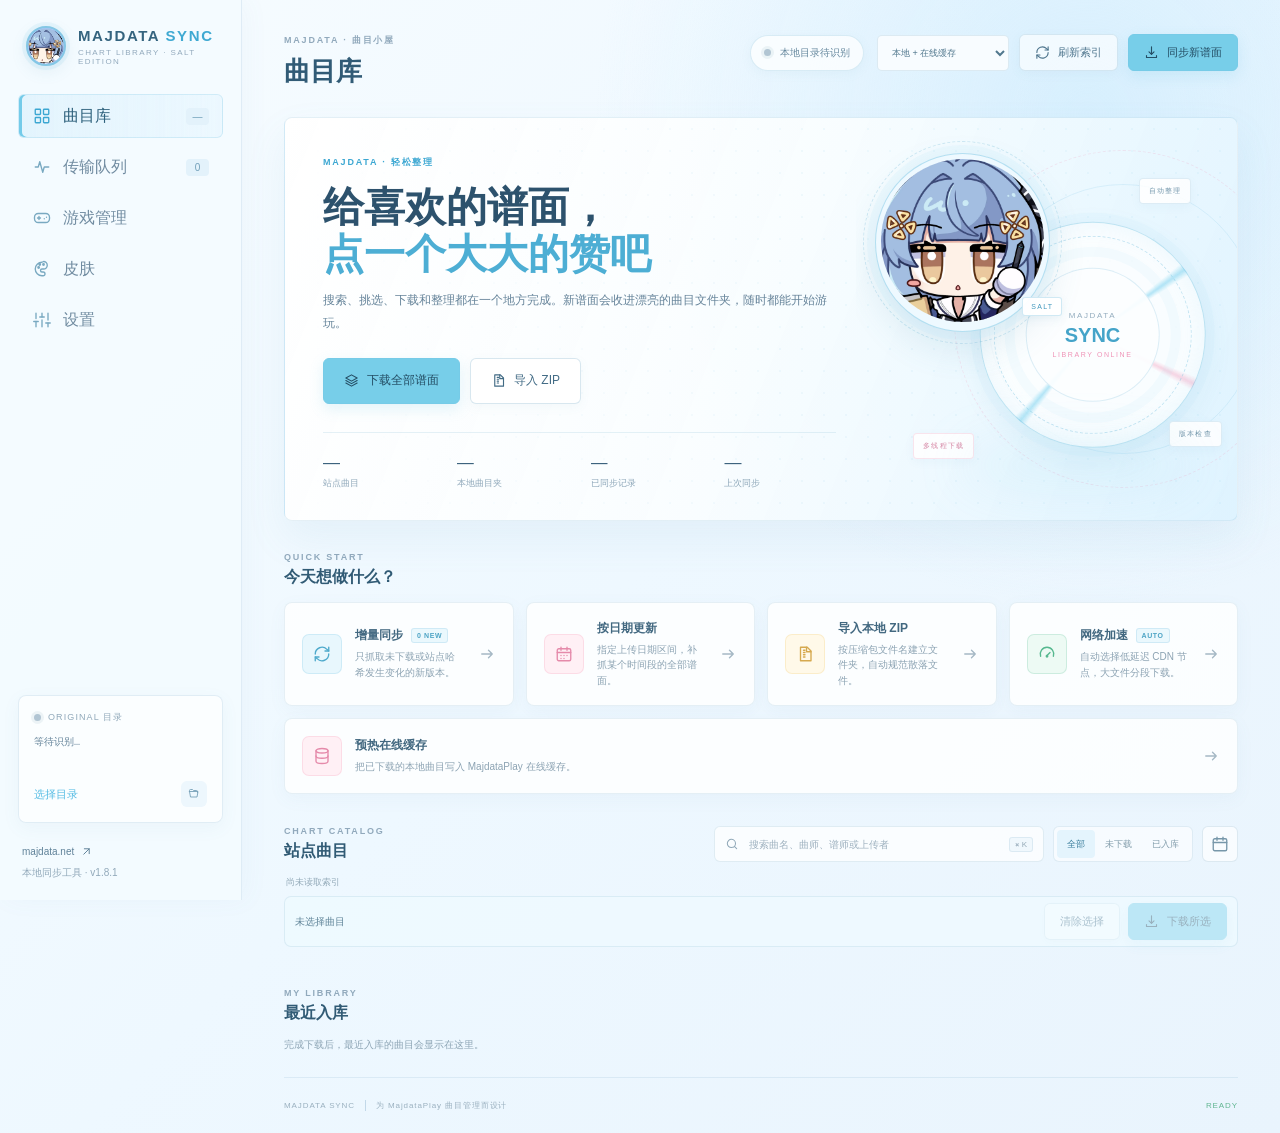
==== Web/index.html @ efa7d139 "fix: harden stable game resume for 1.8.1" ====
<!doctype html>
<html lang="zh-CN">
<head>
  <meta charset="UTF-8">
  <meta name="viewport" content="width=device-width, initial-scale=1.0">
  <title>Majdata Sync</title>
  <link rel="stylesheet" href="styles.css">
</head>
<body>
  <div class="app-shell">
    <aside class="sidebar">
      <div class="brand">
        <div class="brand-mark salt-avatar" aria-hidden="true"></div>
        <div>
          <div class="brand-name">MAJDATA <b>SYNC</b></div>
          <div class="brand-sub">CHART LIBRARY · SALT EDITION</div>
        </div>
      </div>

      <nav class="nav" aria-label="主导航">
        <button class="nav-item active" data-view="library">
          <span class="nav-icon" data-icon="grid"></span>
          <span>曲目库</span>
          <small id="navLibraryCount">—</small>
        </button>
        <button class="nav-item" data-view="tasks">
          <span class="nav-icon" data-icon="activity"></span>
          <span>传输队列</span>
          <small id="navTaskCount">0</small>
        </button>
        <button class="nav-item" data-view="game">
          <span class="nav-icon" data-icon="gamepad-2"></span>
          <span>游戏管理</span>
        </button>
        <button class="nav-item" data-view="skins">
          <span class="nav-icon" data-icon="palette"></span>
          <span>皮肤</span>
        </button>
        <button class="nav-item" data-view="settings">
          <span class="nav-icon" data-icon="sliders"></span>
          <span>设置</span>
        </button>
      </nav>

      <div class="path-panel">
        <div class="path-label"><span class="status-dot" id="pathDot"></span> ORIGINAL 目录</div>
        <div class="path-value" id="pathValue">等待识别…</div>
        <div class="path-actions">
          <button class="text-button" id="chooseFolder">选择目录</button>
          <button class="icon-button small" id="openFolder" title="在资源管理器中打开" aria-label="打开目录"><span data-icon="folder-open"></span></button>
        </div>
      </div>

      <div class="sidebar-foot">
        <a href="#" id="siteLink" class="site-link">majdata.net <span data-icon="arrow-up-right"></span></a>
        <span>本地同步工具 · v1.8.1</span>
      </div>
    </aside>

    <main class="main">
      <header class="topbar">
        <div>
          <div class="eyebrow" id="viewEyebrow">MAJDATA · 曲目小屋</div>
          <h1 id="viewTitle">曲目库</h1>
        </div>
        <div class="top-actions">
          <div class="connection-pill" id="connectionPill">
            <span class="status-dot"></span>
            <span id="connectionText">本地目录待识别</span>
          </div>
          <select id="storageTarget" class="select-control compact" title="下载内容存放位置">
            <option value="both">本地 + 在线缓存</option>
            <option value="cache">仅在线缓存</option>
            <option value="local">仅本地曲目库</option>
          </select>
          <button class="button ghost" id="refreshIndex">
            <span data-icon="refresh-cw"></span> 刷新索引
          </button>
          <button class="button primary" id="syncNew">
            <span data-icon="download"></span> 同步新谱面
          </button>
        </div>
      </header>

      <section class="view active" id="view-library">
        <div class="hero">
          <div class="hero-copy">
            <div class="eyebrow accent">MAJDATA · 轻松整理</div>
            <h2>给喜欢的谱面，<br><em>点一个大大的赞吧</em></h2>
            <p>搜索、挑选、下载和整理都在一个地方完成。新谱面会收进漂亮的曲目文件夹，随时都能开始游玩。</p>
            <div class="hero-actions">
              <button class="button primary large" id="downloadAll">
                <span data-icon="layers"></span> 下载全部谱面
              </button>
              <button class="button outline large" id="importZip">
                <span data-icon="file-archive"></span> 导入 ZIP
              </button>
            </div>
            <div class="hero-stats">
              <div><strong id="statCharts">—</strong><span>站点曲目</span></div>
              <div><strong id="statLocal">—</strong><span>本地曲目夹</span></div>
              <div><strong id="statTracked">—</strong><span>已同步记录</span></div>
              <div><strong id="statLast">—</strong><span>上次同步</span></div>
            </div>
          </div>
          <div class="hero-visual" aria-hidden="true">
            <div class="hero-salt">
              <img src="Assets/salt-hero.png" alt="">
            </div>
            <div class="orbit orbit-a"></div>
            <div class="orbit orbit-b"></div>
            <div class="hero-ring">
              <div class="ring-core">
                <span class="core-label">MAJDATA</span>
                <strong id="heroRingValue">SYNC</strong>
                <span class="core-meta">LIBRARY ONLINE</span>
              </div>
            </div>
            <div class="floating-tag tag-one">自动整理</div>
            <div class="floating-tag tag-two">多线程下载</div>
            <div class="floating-tag tag-three">版本检查</div>
          </div>
        </div>

        <div class="section-head">
          <div>
            <div class="eyebrow">QUICK START</div>
            <h3>今天想做什么？</h3>
          </div>
        </div>
        <div class="workflow-grid">
          <button class="workflow-card" id="cardSync">
            <div class="workflow-icon cyan"><span data-icon="refresh-cw"></span></div>
            <div>
              <div class="workflow-title">增量同步 <span class="badge" id="newCountBadge">0 NEW</span></div>
              <p>只抓取未下载或站点哈希发生变化的新版本。</p>
            </div>
            <span class="workflow-arrow" data-icon="arrow-right"></span>
          </button>
          <button class="workflow-card" id="cardDate">
            <div class="workflow-icon pink"><span data-icon="calendar-days"></span></div>
            <div>
              <div class="workflow-title">按日期更新</div>
              <p>指定上传日期区间，补抓某个时间段的全部谱面。</p>
            </div>
            <span class="workflow-arrow" data-icon="arrow-right"></span>
          </button>
          <button class="workflow-card" id="cardImport">
            <div class="workflow-icon yellow"><span data-icon="file-archive"></span></div>
            <div>
              <div class="workflow-title">导入本地 ZIP</div>
              <p>按压缩包文件名建立文件夹，自动规范散落文件。</p>
            </div>
            <span class="workflow-arrow" data-icon="arrow-right"></span>
          </button>
          <button class="workflow-card network-card" id="cardNetwork">
            <div class="workflow-icon mint"><span data-icon="gauge"></span></div>
            <div>
              <div class="workflow-title">网络加速 <span class="badge" id="networkModeBadge">AUTO</span></div>
              <p id="networkCardText">自动选择低延迟 CDN 节点，大文件分段下载。</p>
            </div>
            <span class="workflow-arrow" data-icon="arrow-right"></span>
          </button>
          <button class="workflow-card cache-wide" id="cardCacheAll">
            <div class="workflow-icon pink"><span data-icon="database"></span></div>
            <div>
              <div class="workflow-title">预热在线缓存</div>
              <p>把已下载的本地曲目写入 MajdataPlay 在线缓存。</p>
            </div>
            <span class="workflow-arrow" data-icon="arrow-right"></span>
          </button>
        </div>

        <div class="section-head catalog-head">
          <div>
            <div class="eyebrow">CHART CATALOG</div>
            <h3>站点曲目</h3>
          </div>
          <div class="catalog-tools">
            <label class="search-box">
              <span data-icon="search"></span>
              <input id="searchInput" type="search" placeholder="搜索曲名、曲师、谱师或上传者">
              <kbd>⌘ K</kbd>
            </label>
            <div class="segmented" id="statusFilter">
              <button class="active" data-filter="all">全部</button>
              <button data-filter="new">未下载</button>
              <button data-filter="downloaded">已入库</button>
            </div>
            <button class="icon-button" id="filterButton" title="日期筛选" aria-label="日期筛选"><span data-icon="calendar"></span></button>
          </div>
        </div>

        <div class="filter-drawer" id="filterDrawer">
          <div class="filter-field">
            <label for="dateFrom">上传日期从</label>
            <input type="date" id="dateFrom">
          </div>
          <div class="filter-field">
            <label for="dateTo">到</label>
            <input type="date" id="dateTo">
          </div>
          <div class="filter-field">
            <label for="concurrencyRange">并行任务 <b id="concurrencyValue">6</b></label>
            <input type="range" id="concurrencyRange" min="1" max="12" value="6">
          </div>
          <label class="switch-row compact">
            <span>下载 PV 视频</span>
            <input type="checkbox" id="includeVideo" checked>
            <span class="switch"></span>
          </label>
          <div class="filter-actions">
            <button class="button ghost" id="clearFilters">重置</button>
            <button class="button primary" id="applyDateSync"><span data-icon="download"></span> 下载筛选结果</button>
          </div>
        </div>

        <div class="catalog-meta">
          <span id="catalogSummary">尚未读取索引</span>
          <span id="indexTime"></span>
        </div>
        <div class="selection-bar" id="selectionBar">
          <span class="selection-count" id="selectionCount">未选择曲目</span>
          <button class="button ghost" id="clearSelection" disabled>清除选择</button>
          <button class="button primary" id="downloadSelected" disabled><span data-icon="download"></span> 下载所选</button>
        </div>
        <div class="chart-grid" id="chartGrid"></div>
        <div class="catalog-pager hidden" id="catalogPager">
          <button class="icon-button" id="pagePrev" title="上一页" aria-label="上一页"><span data-icon="chevron-left"></span></button>
          <div class="page-buttons" id="pageButtons"></div>
          <button class="icon-button" id="pageNext" title="下一页" aria-label="下一页"><span data-icon="chevron-right"></span></button>
          <span class="page-caption" id="pageCaption"></span>
        </div>
        <div class="empty-state hidden" id="catalogEmpty">
          <div class="empty-art empty-salt"><span data-icon="music-4"></span></div>
          <h4>还没有载入站点曲目</h4>
          <p>刷新索引后会在这里显示 majdata.net 的最新谱面。</p>
          <button class="button primary" id="emptyLoad"><span data-icon="refresh-cw"></span> 读取曲目索引</button>
        </div>

        <div class="recent-section">
          <div class="section-head">
            <div>
              <div class="eyebrow">MY LIBRARY</div>
              <h3>最近入库</h3>
            </div>
          </div>
          <div class="recent-row" id="recentRow">
            <div class="muted-note">完成下载后，最近入库的曲目会显示在这里。</div>
          </div>
        </div>
      </section>

      <section class="view" id="view-tasks">
        <div class="panel-head">
          <div>
            <div class="eyebrow">DOWNLOAD QUEUE</div>
            <h2>下载队列</h2>
            <p class="section-copy">并行下载与解压状态，失败任务可以保留缓存后重新同步。</p>
          </div>
          <button class="button danger ghost" id="cancelOperation"><span data-icon="square"></span> 停止任务</button>
        </div>
        <div class="queue-summary">
          <div class="queue-stat">
            <span>当前阶段</span>
            <strong id="queueStage">空闲</strong>
          </div>
          <div class="queue-stat">
            <span>完成任务</span>
            <strong id="queueCompleted">0 / 0</strong>
          </div>
          <div class="queue-stat">
            <span>下载速度</span>
            <strong id="queueSpeed">—</strong>
          </div>
          <div class="queue-stat">
            <span>结果</span>
            <strong id="queueResult">等待任务</strong>
          </div>
        </div>
        <div class="progress-track large"><div id="queueProgress"></div></div>
        <div class="task-list" id="taskList">
          <div class="empty-state compact" id="taskEmpty">
            <div class="empty-art"><span data-icon="activity"></span></div>
            <h4>队列为空</h4>
            <p>开始同步后会实时显示每首曲目的下载状态。</p>
          </div>
        </div>
      </section>

      <section class="view" id="view-game">
        <div class="panel-head">
          <div>
            <div class="eyebrow">GAME MANAGER</div>
            <h2>游戏管理</h2>
            <p class="section-copy">安装、更新和启动 MajdataPlay，也可以直接修改游戏内置设置。</p>
          </div>
          <button class="button ghost" id="chooseGameFolder"><span data-icon="folder-open"></span> 选择游戏目录</button>
        </div>
        <div class="game-layout">
          <div class="settings-card">
            <div class="settings-heading">
              <div class="workflow-icon cyan"><span data-icon="gamepad-2"></span></div>
              <div>
                <h3>MajdataPlay</h3>
                <p id="gamePathText">尚未选择游戏目录</p>
              </div>
            </div>
            <div class="setting-row">
              <div>
                <strong>游戏版本</strong>
                <span id="gameChannelHint">稳定版固定从 MajdataPlay_Build 获取，由 GitHub 加速线路下载。</span>
              </div>
              <select class="select-control" id="gameChannel" disabled>
                <option value="stable">稳定版</option>
                <option value="prerelease">测试版 nightly</option>
              </select>
            </div>
            <div class="setting-row">
              <div>
                <strong>完整游戏包</strong>
                <span id="installGameHint">下载后自动解压到所选游戏目录</span>
              </div>
              <button class="button primary" id="installGame"><span data-icon="download"></span> 下载安装</button>
            </div>
            <div class="setting-row">
              <div>
                <strong>版本检查</strong>
                <span id="gameUpdateText">检查游戏文件是否与最新构建一致</span>
              </div>
              <div class="inline-actions">
                <button class="button ghost" id="checkGameUpdate"><span data-icon="refresh-cw"></span> 检查</button>
                <button class="button ghost" id="updateGame" disabled><span data-icon="arrow-down-to-line"></span> 更新</button>
              </div>
            </div>
            <div class="setting-row">
              <div>
                <strong>游戏目录</strong>
                <span id="gameFolderPath">未设置</span>
              </div>
              <button class="button ghost" id="openGameFolder"><span data-icon="folder-open"></span> 打开目录</button>
            </div>
          </div>
          <div class="settings-card">
            <div class="settings-heading">
              <div class="workflow-icon pink"><span data-icon="play"></span></div>
              <div>
                <h3>启动游戏</h3>
                <p>选择渲染 API 或特殊模式后启动 MajdataPlay。</p>
              </div>
            </div>
            <div class="setting-row">
              <div>
                <strong>启动方式</strong>
                <span>普通用户保持默认即可</span>
              </div>
              <select class="select-control" id="launchOption">
                <option value="default">默认启动</option>
                <option value="d3d11">强制 D3D11</option>
                <option value="d3d12">强制 D3D12</option>
                <option value="opengl">强制 OpenGL</option>
                <option value="vulkan">强制 Vulkan</option>
                <option value="test">测试模式</option>
                <option value="edit">谱面编辑模式</option>
              </select>
            </div>
            <button class="button primary wide-button" id="launchGame"><span data-icon="play"></span> 启动 MajdataPlay</button>
          </div>
        </div>
        <div class="section-head">
          <div>
            <div class="eyebrow">GAME SETTINGS</div>
            <h3>内置设置</h3>
          </div>
          <button class="button ghost" id="saveGameSettings"><span data-icon="save"></span> 保存设置</button>
        </div>
        <div class="game-settings-grid" id="gameSettingsGrid"></div>
        <details class="advanced-settings" id="advancedSettings">
          <summary>
            <span><span data-icon="file-text"></span> 高级设置</span>
            <small>修改内置设置中未展示的 settings.json 字段</small>
          </summary>
          <div class="advanced-settings-body">
            <div class="advanced-settings-actions">
              <span id="advancedSettingsHint">读取后再修改，普通设置与高级设置分开保存。</span>
              <span class="advanced-settings-buttons">
                <button class="button ghost" id="loadAdvancedSettings"><span data-icon="refresh-cw"></span> 读取当前配置</button>
                <button class="button primary" id="saveAdvancedSettings" disabled><span data-icon="save"></span> 保存高级设置</button>
              </span>
            </div>
            <label class="advanced-search">
              <span data-icon="search"></span>
              <input type="search" id="advancedSettingsSearch" placeholder="搜索设置，例如 Volume、Debug、皮肤">
              <small id="advancedSearchCount">输入名称或分组快速定位</small>
            </label>
            <div class="advanced-settings-grid" id="advancedSettingsGrid"></div>
          </div>
        </details>
      </section>

      <section class="view" id="view-skins">
        <div class="panel-head">
          <div>
            <div class="eyebrow">SKIN LIBRARY</div>
            <h2>皮肤</h2>
            <p class="section-copy">下载社区皮肤到游戏 Skins 目录，并在这里直接切换当前皮肤。</p>
          </div>
          <button class="button ghost" id="refreshSkins"><span data-icon="refresh-cw"></span> 刷新列表</button>
        </div>
        <div class="section-head">
          <div>
            <div class="eyebrow">ONLINE SKINS</div>
            <h3>在线皮肤</h3>
          </div>
          <span class="skin-count" id="onlineSkinCount"></span>
        </div>
        <div class="skin-note" id="skinSourceNote">
          <span data-icon="info"></span>
          <span>在线列表来自 CNB，失败时自动切换 GitHub。</span>
        </div>
        <div class="skin-grid" id="skinGrid"></div>
        <div class="section-head">
          <div>
            <div class="eyebrow">INSTALLED</div>
            <h3>已安装皮肤</h3>
          </div>
        </div>
        <div class="installed-skin-grid" id="installedSkins"></div>
      </section>

      <section class="view" id="view-settings">
        <div class="panel-head">
          <div>
            <div class="eyebrow">PREFERENCES</div>
            <h2>偏好设置</h2>
            <p class="section-copy">这些设置会保存在本机，不会上传到 majdata.net。</p>
          </div>
        </div>
        <div class="settings-layout">
          <div class="settings-card">
            <div class="settings-heading">
              <div class="workflow-icon cyan"><span data-icon="folder-search-2"></span></div>
              <div>
                <h3>曲目目录</h3>
                <p>选择游戏目录时会自动定位 MaiCharts\Original，不依赖盘符。</p>
              </div>
            </div>
            <div class="setting-row">
              <div>
                <strong>当前 Original 路径</strong>
                <span id="settingsPath">未识别</span>
              </div>
              <button class="button ghost" id="settingsChoose">更改</button>
            </div>
            <div class="setting-row">
              <div>
                <strong>自动查找游戏</strong>
                <span>扫描本机常见目录与 MajdataPlay.exe 邻近路径</span>
              </div>
              <button class="button ghost" id="detectFolder"><span data-icon="wand-sparkles"></span> 自动识别</button>
            </div>
          </div>

          <div class="settings-card">
            <div class="settings-heading">
              <div class="workflow-icon pink"><span data-icon="gauge"></span></div>
              <div>
                <h3>下载性能</h3>
                <p>更高的并发能缩短大批量下载时间，但也会增加站点压力。</p>
              </div>
            </div>
            <div class="setting-row">
              <div>
                <strong>并行曲目数</strong>
                <span>建议 4 到 8，默认 6</span>
              </div>
              <div class="stepper">
                <button data-step="-1" aria-label="减少并发">−</button>
                <b id="settingsConcurrency">6</b>
                <button data-step="1" aria-label="增加并发">+</button>
              </div>
            </div>
            <div class="setting-row">
              <div>
                <strong>大文件分段下载</strong>
                <span>支持时并行拉取多个 Range 数据块</span>
              </div>
              <select class="select-control" id="downloadMode">
                <option value="auto">自动 · 推荐</option>
                <option value="single">单连接 · 兼容</option>
                <option value="2">双连接</option>
                <option value="4">四连接</option>
              </select>
            </div>
            <div class="setting-row">
              <div>
                <strong>下载存放目标</strong>
                <span>可同时保留本地曲目与 MajdataPlay 在线缓存</span>
              </div>
              <select class="select-control" id="settingsStorageTarget">
                <option value="both">本地 + 在线缓存</option>
                <option value="cache">仅在线缓存</option>
                <option value="local">仅本地曲目库</option>
              </select>
            </div>
            <div class="setting-row">
              <div>
                <strong>CDN 节点测速</strong>
                <span id="networkNodeStatus">自动选择延迟最低的可用节点</span>
              </div>
              <button class="button ghost" id="testNetwork"><span data-icon="gauge"></span> 自动测速</button>
            </div>
            <div class="network-route-list hidden" id="networkRouteList"></div>
            <label class="switch-row">
              <span>
                <strong>优先使用加速镜像</strong>
                <small>maj-3 / maj-2 / maj-1，失败时自动回退主站</small>
              </span>
              <input type="checkbox" id="useMirrors" checked>
              <span class="switch"></span>
            </label>
            <label class="switch-row">
              <span>
                <strong>下载 PV 视频</strong>
                <small>关闭后仅保留曲目、封面、谱面与 metadata</small>
              </span>
              <input type="checkbox" id="settingsVideo" checked>
              <span class="switch"></span>
            </label>
            <label class="switch-row">
              <span>
                <strong>启动后检查更新</strong>
                <small>程序打开时快速读取缓存索引，不自动开始下载</small>
              </span>
              <input type="checkbox" id="settingsAutoCheck" checked>
              <span class="switch"></span>
            </label>
          </div>

          <div class="settings-card wide">
            <div class="settings-heading">
              <div class="workflow-icon yellow"><span data-icon="info"></span></div>
              <div>
                <h3>目录规则</h3>
                <p>下载后的结构符合 MajdataPlay 曲目文件夹规则，站点 ID 写入 <code>id</code> 文件用于下次增量比对。</p>
              </div>
            </div>
            <div class="code-tree">
              <div><span>Original</span></div>
              <div class="tree-row"><span class="tree-line">├─</span><b>曲目标题</b><small>按 ZIP / 曲名生成文件夹</small></div>
              <div class="tree-row indent"><span class="tree-line">├─</span>maidata.txt</div>
              <div class="tree-row indent"><span class="tree-line">├─</span>track.mp3</div>
              <div class="tree-row indent"><span class="tree-line">├─</span>bg.jpg</div>
              <div class="tree-row indent"><span class="tree-line">├─</span>pv.mp4 <small>可选</small></div>
              <div class="tree-row indent"><span class="tree-line">└─</span>id</div>
            </div>
            <div class="setting-row">
              <div>
                <strong>同步记录文件</strong>
                <span>.majdata-sync-index.json</span>
              </div>
              <button class="button ghost" id="openFolderSettings"><span data-icon="folder-open"></span> 打开目录</button>
            </div>
            <div class="setting-row">
              <div>
                <strong>运行日志</strong>
                <span>记录启动、退出与异常，方便排查闪退</span>
              </div>
              <button class="button ghost" id="openLogs"><span data-icon="file-text"></span> 打开日志</button>
            </div>
          </div>
        </div>
      </section>

      <footer class="app-footer">
        <span>MAJDATA SYNC</span>
        <span class="footer-sep"></span>
        <span>为 MajdataPlay 曲目管理而设计</span>
        <span class="footer-right" id="footerStatus">READY</span>
      </footer>
    </main>
  </div>

  <div class="operation-bar" id="operationBar" aria-live="polite">
    <div class="op-spinner"></div>
    <div class="op-copy">
      <strong id="operationText">正在准备</strong>
      <div class="progress-track"><div id="operationProgress"></div></div>
    </div>
    <span class="op-count" id="operationCount"></span>
    <button class="icon-button" id="operationCancel" title="停止" aria-label="停止"><span data-icon="x"></span></button>
  </div>

  <div class="toast-stack" id="toastStack" aria-live="polite"></div>

  <div class="modal-backdrop hidden" id="dateModal">
    <div class="modal">
      <div class="modal-head">
        <div>
          <div class="eyebrow">DATE RANGE</div>
          <h3>按日期更新</h3>
        </div>
        <button class="icon-button" data-close-modal aria-label="关闭"><span data-icon="x"></span></button>
      </div>
      <p class="modal-copy">站点按上传时间记录谱面。选择日期后，程序会在当前索引中筛选并下载整个区间。</p>
      <div class="date-presets">
        <button data-preset="today">今天</button>
        <button data-preset="7">最近 7 天</button>
        <button data-preset="30">最近 30 天</button>
        <button data-preset="month">本月</button>
      </div>
      <div class="modal-form">
        <label>开始日期<input type="date" id="modalDateFrom"></label>
        <span class="date-dash">—</span>
        <label>结束日期<input type="date" id="modalDateTo"></label>
      </div>
      <label class="check-line"><input type="checkbox" id="modalOnlyNew" checked> 仅下载未入库或已更新的曲目</label>
      <div class="modal-foot">
        <button class="button ghost" data-close-modal>取消</button>
        <button class="button primary" id="startDateSync"><span data-icon="download"></span> 开始下载</button>
      </div>
    </div>
  </div>

  <div class="modal-backdrop hidden" id="importModal">
    <div class="modal import-modal">
      <div class="modal-head">
        <div>
          <div class="eyebrow">LOCAL IMPORT</div>
          <h3>导入 ZIP 谱面</h3>
        </div>
        <button class="icon-button" data-close-modal aria-label="关闭"><span data-icon="x"></span></button>
      </div>
      <div class="drop-zone" id="dropZone" tabindex="0">
        <div class="drop-icon"><span data-icon="file-archive"></span></div>
        <strong>点击选择一个 ZIP 文件</strong>
        <span id="zipSelectedPath">解压后会在 Original 下按文件名创建曲目文件夹</span>
        <input type="file" id="zipInput" accept=".zip,application/zip" hidden>
      </div>
      <div class="import-note">
        <span data-icon="shield-check"></span>
        <p>压缩包会先校验路径安全性，再解压到临时目录；检测到 <code>maidata.txt</code> 后才会移入曲目库。</p>
      </div>
      <div class="modal-foot">
        <button class="button ghost" data-close-modal>取消</button>
        <button class="button primary" id="startImport" disabled><span data-icon="unarchive"></span> 导入并解压</button>
      </div>
    </div>
  </div>

  <div class="modal-backdrop hidden" id="tourModal">
    <div class="modal tour-modal">
      <div class="tour-art">
        <div class="tour-salt-wrap">
          <img src="Assets/salt-avatar.webp" alt="">
          <span class="tour-salt-badge" data-icon="refresh-cw"></span>
        </div>
      </div>
            <div class="eyebrow accent">WELCOME TO MAJDATA</div>
            <h3>先找到你的曲目小屋。</h3>
      <p class="modal-copy">程序会自动寻找 MajdataPlay 的 <code>MaiCharts\Original</code>。换电脑后也只需要选择游戏根目录或 Original 文件夹，不绑定盘符。</p>
      <div class="tour-actions">
        <button class="button ghost" id="tourLater">稍后手动选择</button>
        <button class="button primary" id="tourChoose"><span data-icon="folder-search-2"></span> 自动识别目录</button>
      </div>
    </div>
  </div>

  <script src="settings-metadata.js"></script>
  <script src="app.js"></script>
</body>
</html>
---- Web/styles.css ----
:root {
  color-scheme: dark;
  --bg: #080d14;
  --sidebar: #0b111a;
  --panel: #101824;
  --panel-2: #141e2c;
  --panel-3: #192536;
  --line: rgba(148, 173, 202, 0.14);
  --line-strong: rgba(148, 173, 202, 0.25);
  --text: #f2f6fb;
  --muted: #8fa0b5;
  --dim: #5e7086;
  --cyan: #42d7ee;
  --cyan-soft: rgba(66, 215, 238, 0.13);
  --pink: #ff5c9d;
  --pink-soft: rgba(255, 92, 157, 0.12);
  --yellow: #ffd166;
  --green: #57dc9a;
  --red: #ff6b78;
  --radius: 8px;
  --shadow: 0 18px 50px rgba(0, 0, 0, 0.28);
  font-family: "Microsoft YaHei UI", "Segoe UI", sans-serif;
}

* {
  box-sizing: border-box;
}

html,
body {
  margin: 0;
  min-width: 100%;
  min-height: 100%;
  background: var(--bg);
  color: var(--text);
}

body {
  overflow-x: hidden;
}

button,
input {
  font: inherit;
}

button {
  color: inherit;
}

button:focus-visible,
input:focus-visible,
[tabindex]:focus-visible {
  outline: 2px solid var(--cyan);
  outline-offset: 2px;
}

svg {
  display: block;
  width: 18px;
  height: 18px;
  stroke: currentColor;
  stroke-width: 1.8;
  fill: none;
  stroke-linecap: round;
  stroke-linejoin: round;
}

.app-shell {
  display: grid;
  grid-template-columns: 242px minmax(0, 1fr);
  min-height: 100vh;
  background:
    radial-gradient(circle at 72% 0%, rgba(20, 110, 145, 0.12), transparent 32%),
    linear-gradient(180deg, #0a111b 0%, #080d14 100%);
}

.sidebar {
  position: sticky;
  top: 0;
  display: flex;
  flex-direction: column;
  height: 100vh;
  padding: 26px 18px 20px;
  background: rgba(9, 15, 24, 0.96);
  border-right: 1px solid var(--line);
  z-index: 4;
}

.brand {
  display: flex;
  align-items: center;
  gap: 12px;
  padding: 0 8px 28px;
}

.brand-mark {
  position: relative;
  flex: 0 0 auto;
  width: 40px;
  height: 40px;
  border: 2px solid rgba(114, 221, 247, 0.75);
  border-radius: 50%;
  background: #a9c7f7 url("Assets/salt-avatar.webp") center / cover no-repeat;
  box-shadow:
    0 0 0 4px rgba(66, 215, 238, 0.07),
    0 0 24px rgba(66, 215, 238, 0.24);
}

.brand-mark span {
  position: absolute;
  left: 50%;
  top: 50%;
  width: 18px;
  height: 3px;
  border-radius: 3px;
  background: var(--cyan);
  transform-origin: center;
}

.brand-mark.salt-avatar,
.brand-mark.salt-avatar span,
.brand-mark.salt-avatar i {
  background-image: none;
  border: 0;
}

.brand-mark.salt-avatar {
  border: 2px solid rgba(114, 221, 247, 0.75);
  background: #a9c7f7 url("Assets/salt-avatar.webp") center / cover no-repeat;
}

.brand-mark.salt-avatar span,
.brand-mark.salt-avatar i {
  display: none;
}

.brand-mark span:first-child {
  transform: translate(-50%, -50%) rotate(45deg);
}

.brand-mark span:nth-child(2) {
  transform: translate(-50%, -50%) rotate(-45deg);
}

.brand-mark i {
  position: absolute;
  inset: 10px;
  border: 1px solid rgba(255, 255, 255, 0.62);
  border-radius: 50%;
}

.brand-name {
  font-family: Bahnschrift, "Segoe UI", sans-serif;
  font-size: 15px;
  font-weight: 600;
  letter-spacing: 1.6px;
  white-space: nowrap;
}

.brand-name b {
  color: var(--cyan);
  font-weight: 600;
}

.brand-sub {
  margin-top: 4px;
  color: var(--dim);
  font-family: Bahnschrift, sans-serif;
  font-size: 8px;
  letter-spacing: 1.4px;
}

.nav {
  display: grid;
  gap: 7px;
}

.nav-item {
  display: grid;
  grid-template-columns: 20px 1fr auto;
  align-items: center;
  gap: 11px;
  width: 100%;
  min-height: 44px;
  padding: 0 13px;
  border: 1px solid transparent;
  border-radius: 6px;
  background: transparent;
  color: var(--muted);
  text-align: left;
  cursor: pointer;
  transition: color 160ms ease, border-color 160ms ease, background 160ms ease;
}

.nav-item:hover {
  color: var(--text);
  background: rgba(255, 255, 255, 0.03);
}

.nav-item.active {
  color: var(--text);
  border-color: rgba(66, 215, 238, 0.18);
  background: linear-gradient(90deg, rgba(66, 215, 238, 0.12), rgba(66, 215, 238, 0.035));
}

.nav-item.active .nav-icon {
  color: var(--cyan);
}

.nav-item small {
  min-width: 23px;
  padding: 3px 6px;
  border-radius: 4px;
  background: rgba(255, 255, 255, 0.055);
  color: var(--dim);
  font-size: 10px;
  text-align: center;
}

.nav-icon {
  display: grid;
  place-items: center;
  width: 20px;
  color: var(--muted);
}

.path-panel {
  margin-top: auto;
  padding: 15px;
  border: 1px solid var(--line);
  border-radius: var(--radius);
  background: rgba(255, 255, 255, 0.022);
}

.path-label {
  display: flex;
  align-items: center;
  gap: 7px;
  color: var(--dim);
  font-family: Bahnschrift, sans-serif;
  font-size: 9px;
  letter-spacing: 1.1px;
}

.status-dot {
  display: inline-block;
  width: 7px;
  height: 7px;
  border-radius: 50%;
  background: var(--dim);
  box-shadow: 0 0 0 3px rgba(94, 112, 134, 0.12);
}

.status-dot.ok {
  background: var(--green);
  box-shadow: 0 0 0 3px rgba(87, 220, 154, 0.12), 0 0 10px rgba(87, 220, 154, 0.4);
}

.path-value {
  min-height: 36px;
  margin: 11px 0 10px;
  color: #c6d2df;
  font-family: "Cascadia Mono", Consolas, monospace;
  font-size: 10px;
  line-height: 1.55;
  word-break: break-all;
}

.path-actions {
  display: flex;
  align-items: center;
  justify-content: space-between;
}

.text-button {
  padding: 0;
  border: 0;
  background: none;
  color: var(--cyan);
  font-size: 11px;
  cursor: pointer;
}

.sidebar-foot {
  display: flex;
  flex-direction: column;
  gap: 8px;
  padding: 22px 4px 0;
  color: var(--dim);
  font-size: 10px;
}

.site-link {
  display: flex;
  align-items: center;
  gap: 6px;
  width: max-content;
  color: #9eb0c4;
  text-decoration: none;
}

.site-link svg {
  width: 13px;
  height: 13px;
}

.main {
  min-width: 0;
  padding: 34px 42px 0;
}

.topbar {
  display: flex;
  align-items: flex-start;
  justify-content: space-between;
  gap: 24px;
  margin-bottom: 28px;
}

.eyebrow {
  color: var(--dim);
  font-family: Bahnschrift, sans-serif;
  font-size: 9px;
  font-weight: 600;
  letter-spacing: 1.8px;
}

.eyebrow.accent {
  color: var(--cyan);
}

.topbar h1 {
  margin: 7px 0 0;
  font-family: Bahnschrift, "Microsoft YaHei UI", sans-serif;
  font-size: 26px;
  font-weight: 500;
  letter-spacing: 0.2px;
}

.top-actions {
  display: flex;
  align-items: center;
  gap: 10px;
}

.connection-pill {
  display: flex;
  align-items: center;
  gap: 9px;
  height: 36px;
  margin-right: 3px;
  padding: 0 13px;
  border: 1px solid var(--line);
  border-radius: 999px;
  color: var(--muted);
  font-size: 10px;
  white-space: nowrap;
}

.button {
  display: inline-flex;
  align-items: center;
  justify-content: center;
  gap: 8px;
  min-height: 37px;
  padding: 0 15px;
  border: 1px solid var(--line-strong);
  border-radius: 6px;
  background: var(--panel-2);
  color: #dce6f1;
  font-size: 11px;
  font-weight: 500;
  white-space: nowrap;
  cursor: pointer;
  transition: transform 140ms ease, background 140ms ease, border-color 140ms ease;
}

.button:hover:not(:disabled) {
  transform: translateY(-1px);
  border-color: rgba(66, 215, 238, 0.4);
  background: #1a293b;
}

.button:disabled {
  opacity: 0.42;
  cursor: not-allowed;
}

.button.primary {
  border-color: rgba(66, 215, 238, 0.42);
  background: var(--cyan);
  color: #071015;
  box-shadow: 0 7px 20px rgba(66, 215, 238, 0.12);
}

.button.primary:hover:not(:disabled) {
  background: #66e2f4;
}

.button.ghost {
  background: rgba(255, 255, 255, 0.025);
}

.button.outline {
  border-color: rgba(255, 255, 255, 0.21);
  background: rgba(255, 255, 255, 0.03);
  color: var(--text);
}

.button.danger {
  color: var(--red);
  border-color: rgba(255, 107, 120, 0.23);
  background: rgba(255, 107, 120, 0.05);
}

.button.large {
  min-height: 46px;
  padding: 0 20px;
  font-size: 12px;
}

.button svg {
  width: 15px;
  height: 15px;
}

.icon-button {
  display: inline-grid;
  place-items: center;
  width: 36px;
  height: 36px;
  padding: 0;
  border: 1px solid var(--line);
  border-radius: 6px;
  background: rgba(255, 255, 255, 0.025);
  color: var(--muted);
  cursor: pointer;
}

.icon-button:hover {
  color: var(--text);
  border-color: var(--line-strong);
}

.icon-button.small {
  width: 26px;
  height: 26px;
  border: 0;
  background: rgba(255, 255, 255, 0.05);
}

.icon-button.small svg {
  width: 12px;
  height: 12px;
}

.view {
  display: none;
  animation: view-in 220ms ease both;
}

.view.active {
  display: block;
}

@keyframes view-in {
  from { opacity: 0; transform: translateY(5px); }
  to { opacity: 1; transform: none; }
}

.hero {
  position: relative;
  display: grid;
  grid-template-columns: minmax(0, 1.2fr) minmax(360px, 0.8fr);
  min-height: 352px;
  overflow: hidden;
  border: 1px solid var(--line);
  border-radius: var(--radius);
  background:
    linear-gradient(100deg, rgba(16, 27, 41, 0.98) 0%, rgba(13, 24, 36, 0.95) 58%, rgba(11, 22, 34, 0.98) 100%);
}

.hero::before {
  position: absolute;
  inset: 0;
  content: "";
  pointer-events: none;
  background-image:
    linear-gradient(rgba(66, 215, 238, 0.035) 1px, transparent 1px),
    linear-gradient(90deg, rgba(66, 215, 238, 0.035) 1px, transparent 1px);
  background-size: 48px 48px;
  mask-image: linear-gradient(90deg, transparent 0%, black 50%, black 100%);
}

.hero-copy {
  position: relative;
  z-index: 1;
  padding: 38px 20px 30px 38px;
}

.hero h2 {
  margin: 15px 0 12px;
  font-size: clamp(30px, 3.2vw, 46px);
  font-weight: 600;
  line-height: 1.14;
  letter-spacing: 0;
}

.hero h2 em {
  color: var(--cyan);
  font-style: normal;
}

.hero-copy > p {
  max-width: 620px;
  margin: 0;
  color: var(--muted);
  font-size: 12px;
  line-height: 1.85;
}

.hero-actions {
  display: flex;
  gap: 10px;
  margin-top: 24px;
}

.hero-stats {
  display: grid;
  grid-template-columns: repeat(4, minmax(0, 1fr));
  gap: 22px;
  max-width: 620px;
  margin-top: 28px;
  padding-top: 20px;
  border-top: 1px solid var(--line);
}

.hero-stats div {
  display: flex;
  flex-direction: column;
  gap: 4px;
  min-width: 0;
}

.hero-stats strong {
  overflow: hidden;
  color: #e8f1f8;
  font-family: Bahnschrift, sans-serif;
  font-size: 17px;
  font-weight: 500;
  text-overflow: ellipsis;
  white-space: nowrap;
}

.hero-stats span {
  color: var(--dim);
  font-size: 9px;
}

.hero-visual {
  position: relative;
  min-height: 350px;
  overflow: hidden;
}

.hero-visual::after {
  position: absolute;
  right: 12%;
  bottom: 8%;
  width: 230px;
  height: 45px;
  border-radius: 50%;
  content: "";
  background: rgba(66, 215, 238, 0.11);
  filter: blur(25px);
}

.hero-ring {
  position: absolute;
  top: 50%;
  left: 49%;
  width: 226px;
  height: 226px;
  padding: 8px;
  border: 1px solid rgba(66, 215, 238, 0.5);
  border-radius: 50%;
  background:
    conic-gradient(from 15deg, transparent 0 10%, rgba(66, 215, 238, 0.65) 11%, transparent 12% 27%, rgba(255, 92, 157, 0.65) 28%, transparent 29% 56%, rgba(66, 215, 238, 0.65) 57%, transparent 58%),
    rgba(8, 17, 27, 0.74);
  box-shadow:
    0 0 0 9px rgba(66, 215, 238, 0.025),
    0 0 60px rgba(66, 215, 238, 0.13),
    inset 0 0 35px rgba(66, 215, 238, 0.08);
  transform: translate(-28%, -43%);
  animation: slow-spin 38s linear infinite;
}

.hero-ring::before,
.hero-ring::after {
  position: absolute;
  border-radius: 50%;
  content: "";
  pointer-events: none;
}

.hero-ring::before {
  inset: 13px;
  border: 1px dashed rgba(66, 215, 238, 0.52);
}

.hero-ring::after {
  inset: 24px;
  border: 10px solid rgba(66, 215, 238, 0.035);
}

.ring-core {
  display: flex;
  position: absolute;
  inset: 45px;
  align-items: center;
  flex-direction: column;
  justify-content: center;
  border: 1px solid rgba(255, 255, 255, 0.11);
  border-radius: 50%;
  background: rgba(7, 15, 24, 0.94);
  animation: slow-spin-reverse 38s linear infinite;
}

.core-label,
.core-meta {
  color: var(--dim);
  font-family: Bahnschrift, sans-serif;
  font-size: 8px;
  letter-spacing: 1.6px;
}

.ring-core strong {
  margin: 4px 0;
  color: var(--cyan);
  font-family: Bahnschrift, sans-serif;
  font-size: 25px;
  font-weight: 600;
  letter-spacing: 1px;
}

.core-meta {
  color: var(--pink);
  font-size: 7px;
}

@keyframes slow-spin {
  to { transform: translate(-28%, -43%) rotate(360deg); }
}

@keyframes slow-spin-reverse {
  to { transform: rotate(-360deg); }
}

.orbit {
  position: absolute;
  top: 50%;
  left: 70%;
  border: 1px solid rgba(66, 215, 238, 0.1);
  border-radius: 50%;
  transform: translate(-50%, -50%);
}

.orbit-a {
  width: 270px;
  height: 270px;
}

.orbit-b {
  width: 338px;
  height: 338px;
  border-style: dashed;
  border-color: rgba(255, 92, 157, 0.12);
}

.floating-tag {
  position: absolute;
  padding: 7px 9px;
  border: 1px solid var(--line-strong);
  border-radius: 4px;
  background: rgba(9, 16, 25, 0.85);
  color: var(--muted);
  font-family: Bahnschrift, sans-serif;
  font-size: 7px;
  letter-spacing: 1.2px;
}

.tag-one { top: 15%; right: 12%; }
.tag-two { bottom: 15%; left: 15%; border-color: rgba(255, 92, 157, 0.26); color: #d795af; }
.tag-three { right: 4%; bottom: 18%; }

.hero-salt {
  position: absolute;
  z-index: 1;
  top: 35px;
  left: 5%;
  width: min(46%, 213px);
  aspect-ratio: 1;
  padding: 5px;
  border: 1px solid rgba(131, 219, 248, 0.5);
  border-radius: 50%;
  background: #101b2a;
  box-shadow:
    0 0 0 8px rgba(66, 215, 238, 0.025),
    0 20px 55px rgba(0, 0, 0, 0.4),
    0 0 45px rgba(66, 215, 238, 0.15);
}

.hero-salt::before {
  position: absolute;
  z-index: -1;
  inset: -13px;
  border: 1px dashed rgba(66, 215, 238, 0.22);
  border-radius: 50%;
  content: "";
}

.hero-salt::after {
  position: absolute;
  right: -13px;
  bottom: 15px;
  padding: 5px 8px;
  border: 1px solid rgba(66, 215, 238, 0.3);
  border-radius: 3px;
  content: "SALT";
  background: rgba(8, 17, 27, 0.93);
  color: var(--cyan);
  font-family: Bahnschrift, sans-serif;
  font-size: 7px;
  letter-spacing: 1.3px;
}

@media (max-width: 1180px) {
  .hero-salt { width: 158px; }
}

.hero-salt img {
  width: 100%;
  height: 100%;
  border-radius: 50%;
  object-fit: cover;
}

.empty-art.empty-salt {
  position: relative;
  overflow: hidden;
  border-color: rgba(255, 255, 255, 0.22);
  background: #a9c7f7 url("Assets/salt-avatar.webp") center / cover no-repeat;
  color: #08131e;
}

.empty-art.empty-salt::after {
  position: absolute;
  inset: 0;
  content: "";
  background: rgba(5, 13, 22, 0.3);
}

.empty-art.empty-salt span {
  position: relative;
  z-index: 1;
  color: #fff;
  filter: drop-shadow(0 1px 3px rgba(0, 0, 0, 0.5));
}

.section-head {
  display: flex;
  align-items: flex-end;
  justify-content: space-between;
  gap: 20px;
  margin: 31px 0 14px;
}

.section-head h3 {
  margin: 5px 0 0;
  font-size: 16px;
  font-weight: 600;
}

.workflow-grid {
  display: grid;
  grid-template-columns: repeat(4, minmax(0, 1fr));
  gap: 12px;
}

.workflow-card {
  display: grid;
  grid-template-columns: 40px 1fr 18px;
  align-items: center;
  gap: 13px;
  min-height: 99px;
  padding: 17px;
  border: 1px solid var(--line);
  border-radius: var(--radius);
  background: linear-gradient(135deg, rgba(20, 31, 47, 0.72), rgba(13, 21, 32, 0.7));
  color: var(--text);
  text-align: left;
  cursor: pointer;
  transition: border-color 160ms ease, transform 160ms ease, background 160ms ease;
}

.workflow-card:hover {
  transform: translateY(-2px);
  border-color: rgba(66, 215, 238, 0.28);
  background: linear-gradient(135deg, rgba(23, 37, 54, 0.88), rgba(13, 21, 32, 0.8));
}

.workflow-icon {
  display: grid;
  place-items: center;
  width: 40px;
  height: 40px;
  border: 1px solid;
  border-radius: 7px;
}

.workflow-icon.cyan { color: var(--cyan); border-color: rgba(66, 215, 238, 0.24); background: var(--cyan-soft); }
.workflow-icon.pink { color: var(--pink); border-color: rgba(255, 92, 157, 0.24); background: var(--pink-soft); }
.workflow-icon.yellow { color: var(--yellow); border-color: rgba(255, 209, 102, 0.23); background: rgba(255, 209, 102, 0.09); }

.workflow-icon.mint {
  color: #56b88f;
  border-color: rgba(99, 193, 153, 0.24);
  background: #edfaf4;
}

.workflow-card.cache-wide {
  grid-column: 1 / -1;
  min-height: 74px;
}

.workflow-title {
  display: flex;
  align-items: center;
  gap: 8px;
  font-size: 12px;
  font-weight: 600;
}

.workflow-card p {
  margin: 5px 0 0;
  color: var(--dim);
  font-size: 10px;
  line-height: 1.55;
}

.badge {
  padding: 3px 5px;
  border: 1px solid rgba(66, 215, 238, 0.16);
  border-radius: 3px;
  background: rgba(66, 215, 238, 0.07);
  color: var(--cyan);
  font-family: Bahnschrift, sans-serif;
  font-size: 7px;
  letter-spacing: 0.6px;
}

.workflow-arrow {
  color: var(--dim);
}

.catalog-head {
  align-items: center;
  margin-top: 32px;
}

.catalog-tools {
  display: flex;
  align-items: center;
  gap: 9px;
}

.search-box {
  display: flex;
  align-items: center;
  gap: 8px;
  width: min(330px, 28vw);
  height: 36px;
  padding: 0 10px;
  border: 1px solid var(--line);
  border-radius: 6px;
  background: rgba(255, 255, 255, 0.025);
  color: var(--dim);
}

.search-box svg {
  flex: 0 0 auto;
  width: 14px;
  height: 14px;
}

.search-box input {
  min-width: 0;
  flex: 1;
  border: 0;
  outline: 0;
  background: transparent;
  color: var(--text);
  font-size: 10px;
}

.search-box input::placeholder {
  color: var(--dim);
}

kbd {
  padding: 2px 5px;
  border: 1px solid var(--line);
  border-radius: 3px;
  color: var(--dim);
  font-family: Bahnschrift, sans-serif;
  font-size: 8px;
}

.segmented {
  display: flex;
  align-items: center;
  height: 36px;
  padding: 3px;
  border: 1px solid var(--line);
  border-radius: 6px;
  background: rgba(255, 255, 255, 0.022);
}

.segmented button {
  height: 28px;
  padding: 0 10px;
  border: 0;
  border-radius: 4px;
  background: transparent;
  color: var(--dim);
  font-size: 9px;
  cursor: pointer;
}

.segmented button.active {
  background: var(--panel-3);
  color: #d8e4ef;
}

.filter-drawer {
  display: none;
  align-items: end;
  gap: 15px;
  margin: -2px 0 16px;
  padding: 16px;
  border: 1px solid var(--line);
  border-radius: var(--radius);
  background: rgba(17, 27, 41, 0.85);
}

.filter-drawer.open {
  display: flex;
  animation: drawer-in 180ms ease both;
}

@keyframes drawer-in {
  from { opacity: 0; transform: translateY(-4px); }
  to { opacity: 1; transform: none; }
}

.filter-field {
  display: flex;
  min-width: 130px;
  flex-direction: column;
  gap: 7px;
}

.filter-field label {
  color: var(--dim);
  font-size: 9px;
}

.filter-field label b {
  margin-left: 4px;
  color: var(--cyan);
  font-family: Bahnschrift, sans-serif;
}

.filter-field input[type="date"] {
  height: 34px;
  padding: 0 9px;
  border: 1px solid var(--line);
  border-radius: 5px;
  outline: none;
  background: var(--panel);
  color: #dbe6f0;
  font-size: 10px;
}

input[type="date"]::-webkit-calendar-picker-indicator {
  filter: invert(0.85);
  opacity: 0.7;
}

input[type="range"] {
  accent-color: var(--cyan);
  width: 130px;
}

.switch-row {
  display: flex;
  align-items: center;
  justify-content: space-between;
  gap: 15px;
  min-height: 60px;
  border-top: 1px solid var(--line);
  cursor: pointer;
}

.switch-row.compact {
  min-height: 34px;
  border: 0;
  font-size: 10px;
}

.switch-row > span:first-child {
  display: flex;
  flex-direction: column;
  gap: 5px;
  color: #c7d3df;
  font-size: 11px;
}

.switch-row small {
  color: var(--dim);
  font-size: 9px;
}

.switch-row input {
  position: absolute;
  opacity: 0;
  pointer-events: none;
}

.switch {
  position: relative;
  flex: 0 0 auto;
  width: 35px;
  height: 20px;
  border: 1px solid var(--line-strong);
  border-radius: 20px;
  background: #1a2635;
  transition: background 160ms ease;
}

.switch::after {
  position: absolute;
  top: 3px;
  left: 3px;
  width: 12px;
  height: 12px;
  border-radius: 50%;
  content: "";
  background: #8394a8;
  transition: transform 160ms ease, background 160ms ease;
}

.switch-row input:checked + .switch {
  border-color: rgba(66, 215, 238, 0.38);
  background: rgba(66, 215, 238, 0.19);
}

.switch-row input:checked + .switch::after {
  background: var(--cyan);
  transform: translateX(15px);
}

.filter-actions {
  display: flex;
  gap: 8px;
  margin-left: auto;
}

.catalog-meta {
  display: flex;
  justify-content: space-between;
  min-height: 20px;
  padding: 0 2px;
  color: var(--dim);
  font-size: 9px;
}

.selection-bar {
  display: flex;
  align-items: center;
  justify-content: flex-end;
  gap: 8px;
  min-height: 42px;
  margin: 0 0 10px;
  padding: 6px 10px;
  border: 1px solid rgba(104, 161, 190, 0.16);
  border-radius: 7px;
  background: rgba(239, 250, 255, 0.78);
}

.selection-count {
  margin-right: auto;
  color: #5f8499;
  font-size: 10px;
}

.catalog-pager {
  display: flex;
  align-items: center;
  justify-content: center;
  gap: 8px;
  margin: 19px 0 8px;
}

.catalog-pager .icon-button:disabled {
  opacity: 0.32;
  cursor: default;
}

.page-buttons {
  display: flex;
  align-items: center;
  gap: 4px;
}

.page-buttons button {
  display: grid;
  place-items: center;
  width: 29px;
  height: 29px;
  border: 1px solid var(--line);
  border-radius: 4px;
  background: rgba(255, 255, 255, 0.02);
  color: var(--muted);
  font-family: Bahnschrift, sans-serif;
  font-size: 10px;
  cursor: pointer;
}

.page-buttons button:hover {
  border-color: rgba(66, 215, 238, 0.35);
  color: var(--cyan);
}

.page-buttons button.active {
  border-color: rgba(66, 215, 238, 0.45);
  background: rgba(66, 215, 238, 0.12);
  color: var(--cyan);
}

.page-buttons .ellipsis {
  padding: 0 3px;
  color: var(--dim);
  font-size: 10px;
}

.page-caption {
  margin-left: 8px;
  color: var(--dim);
  font-size: 9px;
}

.chart-grid {
  display: grid;
  grid-template-columns: repeat(4, minmax(0, 1fr));
  gap: 12px;
}

.chart-card {
  position: relative;
  overflow: hidden;
  min-width: 0;
  border: 1px solid var(--line);
  border-radius: var(--radius);
  background: var(--panel);
  transition: transform 160ms ease, border-color 160ms ease;
}

.chart-card:hover {
  transform: translateY(-2px);
  border-color: rgba(66, 215, 238, 0.27);
}

.chart-cover {
  position: relative;
  aspect-ratio: 16 / 9;
  overflow: hidden;
  background:
    linear-gradient(135deg, rgba(66, 215, 238, 0.08), rgba(255, 92, 157, 0.06)),
    var(--panel-2);
}

.chart-cover img {
  width: 100%;
  height: 100%;
  object-fit: cover;
  opacity: 0.88;
  transition: transform 400ms ease, opacity 200ms ease;
}

.chart-card:hover .chart-cover img {
  opacity: 1;
  transform: scale(1.04);
}

.chart-cover::after {
  position: absolute;
  inset: 0;
  content: "";
  background: linear-gradient(180deg, transparent 40%, rgba(6, 11, 18, 0.88) 100%);
  pointer-events: none;
}

.chart-select {
  position: absolute;
  top: 9px;
  left: 9px;
  z-index: 4;
  display: grid;
  width: 24px;
  height: 24px;
  place-items: center;
  border: 1px solid rgba(255, 255, 255, 0.82);
  border-radius: 50%;
  background: rgba(255, 255, 255, 0.92);
  box-shadow: 0 3px 10px rgba(48, 102, 130, 0.16);
  cursor: pointer;
}

.chart-select input {
  position: absolute;
  width: 1px;
  height: 1px;
  opacity: 0;
  pointer-events: none;
}

.chart-select span {
  width: 12px;
  height: 12px;
  border: 1.5px solid #96b7c8;
  border-radius: 50%;
  transition: background 140ms ease, border-color 140ms ease;
}

.chart-select input:checked + span {
  border-color: #5bb9da;
  background: #5bb9da;
  box-shadow: inset 0 0 0 3px #fff;
}

.chart-card.selected {
  border-color: rgba(83, 181, 217, 0.62);
  box-shadow: 0 0 0 2px rgba(83, 181, 217, 0.1);
}

.cover-label {
  position: absolute;
  top: 9px;
  left: 41px;
  z-index: 2;
  padding: 4px 6px;
  border: 1px solid rgba(255, 255, 255, 0.15);
  border-radius: 3px;
  background: rgba(5, 10, 16, 0.72);
  color: #dce8f1;
  font-family: Bahnschrift, sans-serif;
  font-size: 7px;
  letter-spacing: 0.5px;
  backdrop-filter: blur(8px);
}

.cover-state {
  position: absolute;
  top: 9px;
  right: 9px;
  z-index: 2;
  display: grid;
  place-items: center;
  width: 20px;
  height: 20px;
  border-radius: 50%;
  background: rgba(6, 14, 22, 0.74);
  color: var(--green);
  backdrop-filter: blur(8px);
}

.cover-state svg {
  width: 11px;
  height: 11px;
}

.cover-state.new {
  color: var(--cyan);
}

.chart-body {
  padding: 11px 12px 12px;
}

.chart-title {
  overflow: hidden;
  margin: 0;
  color: #edf4f9;
  font-size: 12px;
  font-weight: 600;
  line-height: 1.4;
  text-overflow: ellipsis;
  white-space: nowrap;
}

.chart-artist {
  overflow: hidden;
  margin-top: 3px;
  color: var(--muted);
  font-size: 9px;
  text-overflow: ellipsis;
  white-space: nowrap;
}

.chart-info-line {
  display: flex;
  align-items: center;
  justify-content: space-between;
  gap: 8px;
  margin-top: 10px;
  padding-top: 9px;
  border-top: 1px solid var(--line);
}

.level-text {
  overflow: hidden;
  color: var(--cyan);
  font-family: Bahnschrift, sans-serif;
  font-size: 8px;
  text-overflow: ellipsis;
  white-space: nowrap;
}

.date-text {
  flex: 0 0 auto;
  color: var(--dim);
  font-family: Bahnschrift, sans-serif;
  font-size: 7px;
}

.chart-download {
  display: grid;
  place-items: center;
  position: absolute;
  right: 10px;
  bottom: 47px;
  z-index: 3;
  width: 28px;
  height: 28px;
  border: 1px solid rgba(66, 215, 238, 0.3);
  border-radius: 50%;
  background: rgba(7, 15, 23, 0.84);
  color: var(--cyan);
  opacity: 0;
  cursor: pointer;
  transform: translateY(4px);
  transition: opacity 160ms ease, transform 160ms ease, background 160ms ease;
  backdrop-filter: blur(7px);
}

.chart-card:hover .chart-download {
  opacity: 1;
  transform: none;
}

.chart-download:hover {
  background: var(--cyan);
  color: #071015;
}

.chart-download svg {
  width: 13px;
  height: 13px;
}

.chart-card.downloaded {
  border-color: rgba(87, 220, 154, 0.14);
}

.chart-card.stale .cover-state {
  color: var(--yellow);
}

.empty-state {
  display: flex;
  align-items: center;
  flex-direction: column;
  justify-content: center;
  min-height: 230px;
  padding: 25px;
  border: 1px dashed var(--line-strong);
  border-radius: var(--radius);
  text-align: center;
}

.empty-state.compact {
  min-height: 210px;
}

.empty-art {
  display: grid;
  place-items: center;
  width: 50px;
  height: 50px;
  margin-bottom: 12px;
  border: 1px solid rgba(66, 215, 238, 0.19);
  border-radius: 50%;
  background: var(--cyan-soft);
  color: var(--cyan);
}

.empty-art svg {
  width: 21px;
  height: 21px;
}

.empty-state h4 {
  margin: 0;
  font-size: 14px;
}

.empty-state p {
  margin: 7px 0 16px;
  color: var(--dim);
  font-size: 10px;
}

.hidden {
  display: none !important;
}

.recent-section {
  margin: 28px 0 10px;
}

.recent-row {
  display: grid;
  grid-template-columns: repeat(4, minmax(0, 1fr));
  gap: 10px;
}

.recent-item {
  display: flex;
  align-items: center;
  min-width: 0;
  gap: 9px;
  padding: 9px;
  border: 1px solid var(--line);
  border-radius: 6px;
  background: rgba(255, 255, 255, 0.018);
}

.recent-cache {
  flex: 0 0 auto;
  width: 28px;
  height: 28px;
  margin-left: auto;
  border-color: rgba(104, 162, 191, 0.16);
  background: #f5fbff;
  color: #6b9bb4;
}

.recent-cache svg {
  width: 13px;
  height: 13px;
}

.recent-thumb {
  display: grid;
  place-items: center;
  flex: 0 0 auto;
  width: 38px;
  height: 38px;
  overflow: hidden;
  border-radius: 4px;
  background: var(--panel-2);
  color: var(--cyan);
}

.recent-thumb img {
  width: 100%;
  height: 100%;
  object-fit: cover;
}

.recent-copy {
  min-width: 0;
}

.recent-copy strong,
.recent-copy span {
  display: block;
  overflow: hidden;
  text-overflow: ellipsis;
  white-space: nowrap;
}

.recent-copy strong {
  font-size: 10px;
  font-weight: 500;
}

.recent-copy span {
  margin-top: 3px;
  color: var(--dim);
  font-size: 8px;
}

.muted-note {
  grid-column: 1 / -1;
  color: var(--dim);
  font-size: 10px;
}

.app-footer {
  display: flex;
  align-items: center;
  gap: 10px;
  height: 56px;
  margin-top: 25px;
  border-top: 1px solid var(--line);
  color: var(--dim);
  font-family: Bahnschrift, sans-serif;
  font-size: 8px;
  letter-spacing: 0.9px;
}

.footer-sep {
  width: 1px;
  height: 11px;
  background: var(--line-strong);
}

.footer-right {
  margin-left: auto;
  color: var(--green);
}

.panel-head {
  display: flex;
  align-items: flex-start;
  justify-content: space-between;
  gap: 20px;
  margin-bottom: 26px;
}

.panel-head h2 {
  margin: 7px 0 0;
  font-family: Bahnschrift, "Microsoft YaHei UI", sans-serif;
  font-size: 26px;
  font-weight: 500;
}

.section-copy {
  max-width: 580px;
  margin: 8px 0 0;
  color: var(--muted);
  font-size: 11px;
  line-height: 1.75;
}

.queue-summary {
  display: grid;
  grid-template-columns: repeat(4, minmax(0, 1fr));
  margin-bottom: 15px;
  border: 1px solid var(--line);
  border-radius: var(--radius);
  background: var(--panel);
}

.queue-stat {
  display: flex;
  min-width: 0;
  flex-direction: column;
  gap: 8px;
  padding: 17px 18px;
  border-right: 1px solid var(--line);
}

.queue-stat:last-child {
  border-right: 0;
}

.queue-stat span {
  color: var(--dim);
  font-size: 9px;
}

.queue-stat strong {
  overflow: hidden;
  font-family: Bahnschrift, "Microsoft YaHei UI", sans-serif;
  font-size: 15px;
  font-weight: 500;
  text-overflow: ellipsis;
  white-space: nowrap;
}

.progress-track {
  overflow: hidden;
  height: 3px;
  border-radius: 3px;
  background: rgba(255, 255, 255, 0.06);
}

.progress-track.large {
  height: 5px;
  margin-bottom: 15px;
}

.progress-track > div {
  width: 0;
  height: 100%;
  border-radius: inherit;
  background: var(--cyan);
  transition: width 180ms ease;
}

.task-list {
  display: grid;
  gap: 7px;
}

.task-row {
  display: grid;
  grid-template-columns: 36px minmax(0, 1fr) 155px 110px;
  align-items: center;
  gap: 12px;
  min-height: 65px;
  padding: 10px 13px;
  border: 1px solid var(--line);
  border-radius: 6px;
  background: rgba(255, 255, 255, 0.018);
}

.task-status {
  display: grid;
  place-items: center;
  width: 30px;
  height: 30px;
  border-radius: 50%;
  background: var(--cyan-soft);
  color: var(--cyan);
}

.task-status.done {
  background: rgba(87, 220, 154, 0.1);
  color: var(--green);
}

.task-status.error {
  background: rgba(255, 107, 120, 0.1);
  color: var(--red);
}

.task-status svg {
  width: 14px;
  height: 14px;
}

.task-status.downloading svg {
  animation: spin 1.7s linear infinite;
}

@keyframes spin {
  to { transform: rotate(360deg); }
}

@keyframes pulse-bar {
  0%, 100% { width: 22%; margin-left: 0; }
  50% { width: 42%; margin-left: 35%; }
}

.task-copy {
  min-width: 0;
}

.task-copy strong,
.task-copy span {
  display: block;
  overflow: hidden;
  text-overflow: ellipsis;
  white-space: nowrap;
}

.task-copy strong {
  font-size: 11px;
  font-weight: 500;
}

.task-copy span {
  margin-top: 4px;
  color: var(--dim);
  font-size: 9px;
}

.task-progress {
  display: flex;
  min-width: 0;
  flex-direction: column;
  gap: 7px;
}

.task-progress small {
  color: var(--dim);
  font-family: Bahnschrift, sans-serif;
  font-size: 8px;
  text-align: right;
}

.task-state-text {
  color: var(--muted);
  font-family: Bahnschrift, "Microsoft YaHei UI", sans-serif;
  font-size: 9px;
  text-align: right;
}

.settings-layout {
  display: grid;
  grid-template-columns: repeat(2, minmax(0, 1fr));
  gap: 14px;
}

.settings-card {
  padding: 20px;
  border: 1px solid var(--line);
  border-radius: var(--radius);
  background: var(--panel);
}

.settings-card.wide {
  grid-column: 1 / -1;
}

.settings-heading {
  display: flex;
  align-items: flex-start;
  gap: 13px;
  margin-bottom: 15px;
  padding-bottom: 17px;
  border-bottom: 1px solid var(--line);
}

.settings-heading h3 {
  margin: 1px 0 5px;
  font-size: 14px;
  font-weight: 600;
}

.settings-heading p {
  max-width: 610px;
  margin: 0;
  color: var(--dim);
  font-size: 9px;
  line-height: 1.65;
}

.setting-row {
  display: flex;
  align-items: center;
  justify-content: space-between;
  gap: 18px;
  min-height: 63px;
  border-top: 1px solid var(--line);
}

.settings-heading + .setting-row {
  border-top: 0;
}

.setting-row > div:first-child {
  display: flex;
  min-width: 0;
  flex-direction: column;
  gap: 5px;
}

.setting-row strong {
  font-size: 11px;
  font-weight: 500;
}

.setting-row span {
  overflow: hidden;
  color: var(--dim);
  font-size: 9px;
  text-overflow: ellipsis;
  white-space: nowrap;
}

.stepper {
  display: flex;
  align-items: center;
  height: 32px;
  border: 1px solid var(--line);
  border-radius: 5px;
  background: var(--panel-2);
}

.stepper button {
  width: 31px;
  height: 30px;
  border: 0;
  background: transparent;
  color: var(--muted);
  cursor: pointer;
}

.stepper b {
  display: grid;
  place-items: center;
  width: 32px;
  height: 20px;
  border-right: 1px solid var(--line);
  border-left: 1px solid var(--line);
  color: var(--cyan);
  font-family: Bahnschrift, sans-serif;
  font-size: 11px;
}

.select-control {
  min-width: 152px;
  height: 34px;
  padding: 0 30px 0 10px;
  border: 1px solid rgba(104, 161, 189, 0.2);
  border-radius: 5px;
  outline: none;
  background: #f8fcff;
  color: #52788e;
  font-size: 10px;
  cursor: pointer;
}

.select-control:focus {
  border-color: #76c6e2;
  box-shadow: 0 0 0 3px rgba(118, 198, 226, 0.12);
}

.select-control.compact {
  width: 132px;
  min-width: 132px;
  height: 36px;
  padding-right: 22px;
  font-size: 9px;
}

.game-layout {
  display: grid;
  grid-template-columns: repeat(2, minmax(0, 1fr));
  gap: 14px;
}

.inline-actions {
  display: flex;
  gap: 7px;
}

.wide-button {
  width: 100%;
  margin-top: 17px;
}

.game-settings-grid {
  display: grid;
  grid-template-columns: repeat(2, minmax(0, 1fr));
  gap: 12px;
}

.game-settings-group {
  padding: 15px;
  border: 1px solid rgba(104, 161, 190, 0.16);
  border-radius: var(--radius);
  background: rgba(255, 255, 255, 0.78);
}

.game-settings-group h4 {
  margin: 0 0 12px;
  color: #42667e;
  font-size: 12px;
}

.game-setting-field {
  display: grid;
  grid-template-columns: minmax(120px, 1fr) minmax(85px, 130px);
  align-items: center;
  gap: 10px;
  min-height: 37px;
  padding: 4px 0;
  border-top: 1px solid rgba(105, 162, 190, 0.1);
}

.game-setting-field span {
  overflow: hidden;
  color: #748fa1;
  font-size: 9px;
  text-overflow: ellipsis;
  white-space: nowrap;
}

.game-setting-field input,
.game-setting-field select {
  width: 100%;
  height: 29px;
  padding: 0 7px;
  border: 1px solid rgba(104, 161, 189, 0.2);
  border-radius: 4px;
  background: #f8fcff;
  color: #4b7188;
  font-size: 9px;
}

.game-setting-field input[type="checkbox"] {
  width: 17px;
  height: 17px;
  justify-self: end;
  accent-color: #62badd;
}

.online-source-field {
  grid-template-columns: minmax(100px, 1fr) minmax(145px, 185px);
}

.online-source-field select {
  border-color: rgba(80, 174, 205, 0.28);
  background: #effaff;
  color: #47758c;
}

.online-source-panel {
  display: grid;
  gap: 9px;
  margin: 2px 0 12px;
  padding-bottom: 12px;
  border-bottom: 1px solid rgba(105, 162, 190, 0.1);
}

.online-source-head {
  display: flex;
  align-items: center;
  justify-content: space-between;
  gap: 10px;
  color: #5c7d91;
  font-size: 9px;
}

.online-source-head .button {
  min-height: 25px;
  padding: 0 8px;
  font-size: 8px;
}

.online-source-grid {
  display: grid;
  grid-template-columns: repeat(2, minmax(0, 1fr));
  gap: 7px;
}

.online-source-card {
  display: flex;
  align-items: center;
  justify-content: space-between;
  min-width: 0;
  min-height: 37px;
  padding: 7px 9px;
  border: 1px solid rgba(104, 161, 189, 0.18);
  border-radius: 5px;
  background: #f8fcff;
  color: #55798e;
  text-align: left;
  cursor: pointer;
}

.online-source-card:hover {
  border-color: rgba(86, 179, 211, 0.45);
}

.online-source-card.selected {
  border-color: #65badb;
  background: #eaf9ff;
  box-shadow: 0 0 0 2px rgba(101, 186, 219, 0.1);
}

.online-source-card.ok {
  border-left: 3px solid #69c7ae;
}

.online-source-card.error {
  border-left: 3px solid #b8cbd7;
  background: #f7fafc;
}

.online-source-name {
  overflow: hidden;
  font-size: 8px;
  text-overflow: ellipsis;
  white-space: nowrap;
}

.online-source-latency {
  flex: 0 0 auto;
  color: #4faac8;
  font-family: Bahnschrift, sans-serif;
  font-size: 10px;
}

.online-source-card.error .online-source-latency {
  color: #8ca2b1;
  font-size: 8px;
}

.online-source-note,
.online-source-custom {
  color: #8da5b4;
  font-size: 8px;
}

.online-source-custom {
  overflow: hidden;
  text-overflow: ellipsis;
  white-space: nowrap;
}

@media (max-width: 760px) {
  .online-source-grid {
    grid-template-columns: 1fr;
  }
}

.advanced-settings {
  margin-top: 14px;
  border: 1px solid rgba(104, 161, 190, 0.16);
  border-radius: var(--radius);
  background: rgba(255, 255, 255, 0.72);
}

.advanced-settings summary {
  display: flex;
  align-items: center;
  justify-content: space-between;
  min-height: 48px;
  padding: 0 15px;
  color: #4d7188;
  font-size: 10px;
  cursor: pointer;
  list-style: none;
}

.advanced-settings summary::-webkit-details-marker {
  display: none;
}

.advanced-settings summary > span {
  display: inline-flex;
  align-items: center;
  gap: 8px;
}

.advanced-settings summary small {
  color: #91a8b7;
  font-size: 8px;
}

.advanced-settings-body {
  display: grid;
  gap: 9px;
  padding: 0 15px 14px;
}

.advanced-settings-actions {
  display: flex;
  align-items: center;
  justify-content: space-between;
  gap: 12px;
}

.advanced-settings-actions span {
  color: #90a6b5;
  font-size: 8px;
}

.advanced-settings-buttons {
  display: inline-flex;
  align-items: center;
  gap: 7px;
}

.advanced-search {
  display: grid;
  grid-template-columns: 18px minmax(0, 1fr) auto;
  align-items: center;
  gap: 8px;
  min-height: 38px;
  padding: 0 10px;
  border: 1px solid rgba(104, 161, 189, 0.2);
  border-radius: 6px;
  background: #f8fcff;
}

.advanced-search svg {
  width: 14px;
  height: 14px;
  color: #7fa4b8;
}

.advanced-search input {
  min-width: 0;
  border: 0;
  outline: none;
  background: transparent;
  color: #486b81;
  font-size: 10px;
}

.advanced-search small {
  color: #94aab8;
  font-size: 9px;
}

.advanced-settings-grid {
  display: grid;
  grid-template-columns: 1fr;
  gap: 10px;
  max-height: 780px;
  overflow-y: auto;
  padding-right: 3px;
}

.advanced-settings-grid:empty {
  display: none;
}

.advanced-settings-group {
  min-width: 0;
  padding: 12px;
  border: 1px solid rgba(104, 161, 190, 0.14);
  border-radius: 6px;
  background: rgba(249, 253, 255, 0.82);
}

.advanced-settings-group h4 {
  display: flex;
  justify-content: space-between;
  margin: 0 0 9px;
  color: #52758a;
  font-size: 12px;
  font-weight: 600;
}

.advanced-settings-group h4 span {
  color: #91a8b7;
  font-family: Bahnschrift, sans-serif;
  font-size: 9px;
  font-weight: 400;
}

.advanced-setting-field {
  display: grid;
  grid-template-columns: minmax(180px, 0.8fr) minmax(150px, 1fr);
  align-items: center;
  gap: 8px;
  min-height: 46px;
  padding: 5px 0;
  border-top: 1px solid rgba(105, 162, 190, 0.09);
}

.advanced-setting-field > label {
  display: flex;
  min-width: 0;
  flex-direction: column;
  gap: 2px;
  overflow: hidden;
  color: #54778c;
  font-size: 11px;
  text-overflow: ellipsis;
  white-space: nowrap;
}

.advanced-setting-field > label span {
  overflow: hidden;
  color: #9aafbc;
  font-family: Consolas, "Cascadia Mono", monospace;
  font-size: 9px;
  text-overflow: ellipsis;
}

.advanced-setting-field input,
.advanced-setting-field textarea,
.advanced-setting-field select {
  width: 100%;
  min-width: 0;
  padding: 5px 7px;
  border: 1px solid rgba(104, 161, 189, 0.2);
  border-radius: 4px;
  outline: none;
  background: #f8fcff;
  color: #4b7188;
  font-family: Consolas, "Cascadia Mono", monospace;
  font-size: 11px;
}

.advanced-setting-field input[type="checkbox"] {
  width: 16px;
  height: 16px;
  justify-self: end;
  accent-color: #62badd;
}

.advanced-setting-field textarea {
  min-height: 66px;
  resize: vertical;
}

.advanced-setting-help {
  grid-column: 1 / -1;
  overflow: hidden;
  color: #8ca3b2;
  font-size: 10px;
  line-height: 1.55;
  text-overflow: ellipsis;
  white-space: normal;
}

.advanced-setting-field.check .advanced-setting-help {
  grid-column: 1 / -1;
}

.advanced-setting-field.hidden,
.advanced-settings-group.hidden {
  display: none;
}

.advanced-setting-field.search-hit {
  background: rgba(205, 241, 252, 0.55);
  box-shadow: inset 3px 0 0 #69bfdc;
}

@media (max-width: 760px) {
  .advanced-settings-actions,
  .advanced-settings-buttons {
    align-items: stretch;
    flex-direction: column;
  }

  .advanced-settings-grid {
    grid-template-columns: 1fr;
  }
}

.skin-grid {
  display: grid;
  grid-template-columns: repeat(3, minmax(0, 1fr));
  gap: 13px;
}

.skin-card {
  display: grid;
  grid-template-columns: 88px minmax(0, 1fr);
  min-height: 154px;
  overflow: hidden;
  border: 1px solid rgba(105, 162, 190, 0.2);
  border-radius: 8px;
  background: rgba(255, 255, 255, 0.88);
  box-shadow: 0 8px 22px rgba(109, 173, 202, 0.07);
  transition: transform 160ms ease, box-shadow 160ms ease, border-color 160ms ease;
}

.skin-card:hover {
  transform: translateY(-2px);
  border-color: rgba(88, 184, 219, 0.44);
  box-shadow: 0 12px 28px rgba(109, 173, 202, 0.14);
}

.skin-preview {
  position: relative;
  display: grid;
  place-items: center;
  overflow: hidden;
  background:
    radial-gradient(circle at 50% 48%, rgba(255, 255, 255, 0.9) 0 17%, transparent 18%),
    linear-gradient(155deg, #d8f4ff 0%, #afdef3 55%, #8fcbe7 100%);
}

.skin-preview::before {
  position: absolute;
  right: -22px;
  bottom: -22px;
  width: 65px;
  height: 65px;
  border: 1px solid rgba(255, 255, 255, 0.65);
  border-radius: 50%;
  content: "";
}

.skin-preview-ring {
  width: 45px;
  height: 45px;
  border: 7px solid rgba(255, 255, 255, 0.8);
  border-radius: 50%;
  box-shadow: 0 0 0 1px rgba(63, 146, 182, 0.14);
}

.skin-preview-star {
  position: absolute;
  top: 24px;
  left: 23px;
  color: #fff;
  font-size: 17px;
}

.skin-preview-label {
  position: absolute;
  right: 9px;
  bottom: 8px;
  color: rgba(54, 120, 150, 0.65);
  font-family: Bahnschrift, sans-serif;
  font-size: 7px;
  letter-spacing: 0.7px;
}

.skin-card-body {
  display: flex;
  min-width: 0;
  flex-direction: column;
  justify-content: center;
  gap: 8px;
  padding: 14px;
}

.skin-card-title {
  display: flex;
  align-items: flex-start;
  justify-content: space-between;
  gap: 7px;
}

.skin-card-title strong {
  overflow: hidden;
  color: #41677e;
  font-size: 11px;
  font-weight: 600;
  text-overflow: ellipsis;
  white-space: nowrap;
}

.skin-state {
  flex: 0 0 auto;
  padding: 2px 5px;
  border-radius: 3px;
  background: #eef8fc;
  color: #78a1b5;
  font-size: 7px;
}

.skin-state.installed {
  background: #e4f8f2;
  color: #4d9f91;
}

.skin-meta {
  color: #8da4b4;
  font-size: 8px;
  line-height: 1.5;
}

.skin-action {
  justify-content: center;
  width: 100%;
  margin-top: 2px;
}

.skin-note {
  display: flex;
  align-items: center;
  gap: 7px;
  margin: -2px 0 10px;
  color: #83a1b4;
  font-size: 8px;
}

.skin-note svg {
  width: 13px;
  height: 13px;
}

.skin-empty {
  grid-column: 1 / -1;
  display: flex;
  align-items: center;
  justify-content: center;
  min-height: 100px;
  flex-direction: column;
  gap: 7px;
  color: #8ba7b6;
  font-size: 9px;
}

.skin-empty strong {
  color: #64869b;
  font-size: 10px;
}

.skin-count {
  color: #89a2b2;
  font-size: 9px;
}

.installed-skin-item {
  min-width: 0;
  gap: 10px;
}

.installed-skin-item.active {
  border-color: rgba(82, 183, 217, 0.34);
  background: rgba(221, 247, 255, 0.8);
}

.installed-skin-item .recent-copy {
  flex: 1;
  min-width: 0;
}

.installed-skin-thumb {
  background: linear-gradient(145deg, #d8f5ff, #b6e0f3);
}

.installed-skin-grid {
  display: grid;
  grid-template-columns: repeat(2, minmax(0, 1fr));
  gap: 10px;
}

.installed-skin-grid .recent-item {
  min-width: 0;
  min-height: 68px;
}

.installed-skin-grid .recent-copy span {
  overflow: hidden;
  text-overflow: ellipsis;
  white-space: nowrap;
}

.installed-skin-item .skin-apply {
  flex: 0 0 auto;
}

.installed-skin-item .skin-apply:disabled {
  opacity: 0.72;
}

@media (max-width: 1100px) {
  .skin-grid { grid-template-columns: repeat(3, minmax(0, 1fr)); }
}

@media (max-width: 760px) {
  .game-layout,
  .game-settings-grid,
  .skin-grid,
  .installed-skin-grid { grid-template-columns: 1fr; }
}

.network-route-list {
  display: grid;
  gap: 6px;
  margin: 2px 0 10px;
}

.network-route {
  display: grid;
  grid-template-columns: minmax(155px, 1fr) 70px minmax(0, 1.45fr);
  align-items: center;
  gap: 10px;
  padding: 9px 11px;
  border: 1px solid rgba(104, 162, 191, 0.16);
  border-radius: 5px;
  background: #f7fcff;
  font-size: 9px;
}

.network-route strong {
  overflow: hidden;
  color: #4d748b;
  font-weight: 500;
  text-overflow: ellipsis;
  white-space: nowrap;
}

.network-route .route-latency {
  color: #53a5c3;
  font-family: Bahnschrift, sans-serif;
}

.network-route .route-ip {
  overflow: hidden;
  color: #8da5b5;
  font-family: "Cascadia Mono", Consolas, monospace;
  font-size: 8px;
  text-overflow: ellipsis;
  white-space: nowrap;
}

.network-route.fastest {
  border-color: rgba(88, 187, 223, 0.37);
  background: #ecf9fe;
}

.code-tree {
  margin: 14px 0 2px;
  padding: 15px 17px;
  border: 1px solid var(--line);
  border-radius: 5px;
  background: #0a111a;
  color: #9db0c2;
  font-family: "Cascadia Mono", Consolas, monospace;
  font-size: 10px;
  line-height: 1.95;
}

.code-tree b {
  color: var(--cyan);
  font-weight: 500;
}

.code-tree small {
  margin-left: 8px;
  color: var(--dim);
  font-family: "Microsoft YaHei UI", sans-serif;
}

.tree-row.indent {
  padding-left: 21px;
}

.tree-line {
  margin-right: 7px;
  color: var(--dim);
}

.operation-bar {
  display: flex;
  position: fixed;
  right: 26px;
  bottom: 23px;
  z-index: 30;
  align-items: center;
  gap: 13px;
  width: min(560px, calc(100vw - 52px));
  padding: 12px 13px;
  border: 1px solid rgba(66, 215, 238, 0.28);
  border-radius: 7px;
  background: rgba(13, 23, 35, 0.97);
  box-shadow: var(--shadow), 0 0 30px rgba(66, 215, 238, 0.08);
  opacity: 0;
  pointer-events: none;
  transform: translateY(14px);
  transition: opacity 180ms ease, transform 180ms ease;
}

.operation-bar.show {
  opacity: 1;
  pointer-events: auto;
  transform: none;
}

.op-spinner {
  flex: 0 0 auto;
  width: 25px;
  height: 25px;
  border: 2px solid rgba(66, 215, 238, 0.16);
  border-top-color: var(--cyan);
  border-radius: 50%;
  animation: spin 1s linear infinite;
}

.op-copy {
  display: flex;
  min-width: 0;
  flex: 1;
  flex-direction: column;
  gap: 8px;
}

.op-copy strong {
  overflow: hidden;
  font-size: 10px;
  font-weight: 500;
  text-overflow: ellipsis;
  white-space: nowrap;
}

.op-count {
  flex: 0 0 auto;
  color: var(--muted);
  font-family: Bahnschrift, sans-serif;
  font-size: 9px;
}

.toast-stack {
  display: flex;
  position: fixed;
  top: 22px;
  right: 22px;
  z-index: 70;
  flex-direction: column;
  gap: 8px;
  width: min(370px, calc(100vw - 44px));
  pointer-events: none;
}

.toast {
  display: flex;
  align-items: flex-start;
  gap: 10px;
  padding: 12px 13px;
  border: 1px solid var(--line-strong);
  border-radius: 6px;
  background: rgba(15, 25, 38, 0.98);
  box-shadow: var(--shadow);
  color: #dae6f0;
  font-size: 10px;
  line-height: 1.6;
  animation: toast-in 220ms ease both;
}

.toast.success { border-color: rgba(87, 220, 154, 0.28); }
.toast.error { border-color: rgba(255, 107, 120, 0.32); }
.toast.warning { border-color: rgba(255, 209, 102, 0.3); }
.toast svg { flex: 0 0 auto; width: 15px; height: 15px; margin-top: 1px; }
.toast.success svg { color: var(--green); }
.toast.error svg { color: var(--red); }
.toast.warning svg { color: var(--yellow); }
.toast.info svg { color: var(--cyan); }

@keyframes toast-in {
  from { opacity: 0; transform: translateX(15px); }
  to { opacity: 1; transform: none; }
}

.modal-backdrop {
  display: grid;
  position: fixed;
  inset: 0;
  z-index: 60;
  place-items: center;
  padding: 24px;
  background: rgba(2, 7, 12, 0.76);
  backdrop-filter: blur(6px);
}

.modal {
  width: min(530px, 100%);
  padding: 22px;
  border: 1px solid var(--line-strong);
  border-radius: var(--radius);
  background: #101925;
  box-shadow: 0 28px 90px rgba(0, 0, 0, 0.52);
  animation: modal-in 180ms ease both;
}

@keyframes modal-in {
  from { opacity: 0; transform: scale(0.98) translateY(7px); }
  to { opacity: 1; transform: none; }
}

.modal-head {
  display: flex;
  align-items: flex-start;
  justify-content: space-between;
  gap: 16px;
}

.modal-head h3 {
  margin: 7px 0 0;
  font-size: 20px;
  font-weight: 600;
}

.modal-copy {
  margin: 15px 0;
  color: var(--muted);
  font-size: 10px;
  line-height: 1.8;
}

.date-presets {
  display: flex;
  gap: 6px;
  margin-bottom: 16px;
}

.date-presets button {
  padding: 6px 9px;
  border: 1px solid var(--line);
  border-radius: 4px;
  background: rgba(255, 255, 255, 0.02);
  color: var(--muted);
  font-size: 9px;
  cursor: pointer;
}

.date-presets button:hover {
  border-color: rgba(66, 215, 238, 0.3);
  color: var(--cyan);
}

.modal-form {
  display: grid;
  grid-template-columns: 1fr 20px 1fr;
  align-items: end;
  gap: 8px;
}

.modal-form label {
  display: flex;
  flex-direction: column;
  gap: 7px;
  color: var(--dim);
  font-size: 9px;
}

.modal-form input {
  height: 38px;
  padding: 0 10px;
  border: 1px solid var(--line);
  border-radius: 5px;
  outline: none;
  background: var(--panel);
  color: var(--text);
  font-size: 10px;
}

.date-dash {
  padding-bottom: 11px;
  color: var(--dim);
  text-align: center;
}

.check-line {
  display: flex;
  align-items: center;
  gap: 8px;
  margin: 16px 0;
  color: var(--muted);
  font-size: 10px;
}

.check-line input {
  accent-color: var(--cyan);
}

.modal-foot {
  display: flex;
  justify-content: flex-end;
  gap: 8px;
  margin-top: 21px;
  padding-top: 16px;
  border-top: 1px solid var(--line);
}

.drop-zone {
  display: flex;
  align-items: center;
  flex-direction: column;
  justify-content: center;
  min-height: 190px;
  margin-top: 19px;
  padding: 22px;
  border: 1px dashed rgba(66, 215, 238, 0.32);
  border-radius: 7px;
  background: rgba(66, 215, 238, 0.025);
  text-align: center;
  cursor: pointer;
  transition: border-color 160ms ease, background 160ms ease;
}

.drop-zone:hover,
.drop-zone.dragging {
  border-color: var(--cyan);
  background: rgba(66, 215, 238, 0.065);
}

.drop-icon {
  display: grid;
  place-items: center;
  width: 48px;
  height: 48px;
  margin-bottom: 13px;
  border: 1px solid rgba(66, 215, 238, 0.25);
  border-radius: 50%;
  background: var(--cyan-soft);
  color: var(--cyan);
}

.drop-icon svg {
  width: 21px;
  height: 21px;
}

.drop-zone strong {
  font-size: 12px;
  font-weight: 500;
}

.drop-zone > span {
  max-width: 390px;
  margin-top: 7px;
  overflow: hidden;
  color: var(--dim);
  font-size: 9px;
  line-height: 1.6;
  text-overflow: ellipsis;
  white-space: nowrap;
}

.import-note {
  display: flex;
  align-items: flex-start;
  gap: 9px;
  margin-top: 13px;
  padding: 11px;
  border-radius: 5px;
  background: rgba(255, 255, 255, 0.025);
  color: var(--dim);
}

.import-note svg {
  flex: 0 0 auto;
  width: 14px;
  height: 14px;
  color: var(--green);
}

.import-note p {
  margin: 0;
  font-size: 9px;
  line-height: 1.6;
}

code {
  color: #bed1e3;
  font-family: "Cascadia Mono", Consolas, monospace;
  font-size: 0.96em;
}

.tour-modal {
  width: min(440px, 100%);
  text-align: center;
}

.tour-art {
  display: grid;
  place-items: center;
  height: 105px;
  margin-bottom: 17px;
  background-image:
    linear-gradient(rgba(66, 215, 238, 0.06) 1px, transparent 1px),
    linear-gradient(90deg, rgba(66, 215, 238, 0.06) 1px, transparent 1px);
  background-size: 20px 20px;
}

.tour-salt-wrap {
  position: relative;
  width: 88px;
  height: 88px;
}

.tour-salt-wrap > img {
  width: 100%;
  height: 100%;
  border: 2px solid rgba(131, 219, 248, 0.75);
  border-radius: 50%;
  object-fit: cover;
  box-shadow: 0 0 32px rgba(66, 215, 238, 0.25);
}

.tour-salt-badge {
  display: grid;
  position: absolute;
  right: -3px;
  bottom: -2px;
  place-items: center;
  width: 28px;
  height: 28px;
  border: 3px solid #101925;
  border-radius: 50%;
  background: var(--cyan);
  color: #08131e;
}

.tour-salt-badge svg {
  width: 13px;
  height: 13px;
}

.tour-ring {
  display: grid;
  place-items: center;
  width: 70px;
  height: 70px;
  border: 1px solid rgba(66, 215, 238, 0.34);
  border-radius: 50%;
  background: rgba(66, 215, 238, 0.06);
  color: var(--cyan);
  box-shadow: 0 0 40px rgba(66, 215, 238, 0.14);
}

.tour-ring svg {
  width: 26px;
  height: 26px;
}

.tour-modal .modal-copy {
  max-width: 370px;
  margin-right: auto;
  margin-left: auto;
}

.tour-actions {
  display: flex;
  justify-content: center;
  gap: 8px;
  margin-top: 22px;
}

@media (max-width: 1180px) {
  .main { padding-right: 28px; padding-left: 28px; }
  .chart-grid { grid-template-columns: repeat(3, minmax(0, 1fr)); }
  .recent-row { grid-template-columns: repeat(3, minmax(0, 1fr)); }
  .hero { grid-template-columns: minmax(0, 1.35fr) minmax(280px, 0.65fr); }
  .hero-copy { padding-left: 30px; }
  .hero-ring { left: 75%; width: 185px; height: 185px; }
  .ring-core { inset: 37px; }
  .connection-pill { display: none; }
  .catalog-head { align-items: flex-start; flex-direction: column; }
  .catalog-tools { width: 100%; }
  .search-box { flex: 1; width: auto; }
}

@media (max-width: 920px) {
  .app-shell { grid-template-columns: 196px minmax(0, 1fr); }
  .sidebar { padding-right: 12px; padding-left: 12px; }
  .brand { padding-right: 3px; padding-left: 3px; }
  .brand-sub { display: none; }
  .main { padding: 24px 20px 0; }
  .hero { grid-template-columns: 1fr; }
  .hero-salt { display: none; }
  .hero-salt { top: 48px; left: 9%; width: 180px; }
  .hero-ring { left: 73%; width: 175px; height: 175px; }
  .orbit-a { width: 205px; height: 205px; left: 73%; }
  .orbit-b { width: 250px; height: 250px; left: 73%; }
  .tag-one, .tag-two, .tag-three { display: none; }
  .hero-copy { padding: 28px; }
  .hero h2 { font-size: 34px; }
  .workflow-grid { grid-template-columns: repeat(2, minmax(0, 1fr)); }
  .workflow-card { min-height: 78px; }
  .workflow-card.cache-wide { grid-column: 1 / -1; }
  .chart-grid { grid-template-columns: repeat(2, minmax(0, 1fr)); }
  .recent-row { grid-template-columns: repeat(2, minmax(0, 1fr)); }
  .settings-layout { grid-template-columns: 1fr; }
  .settings-card.wide { grid-column: auto; }
  .filter-drawer.open { flex-wrap: wrap; }
  .task-row { grid-template-columns: 32px minmax(0, 1fr) 120px; }
  .task-state-text { display: none; }
}

@media (max-width: 760px) {
  .app-shell { display: block; }
  .sidebar {
    position: relative;
    display: grid;
    grid-template-columns: 1fr;
    height: auto;
    border-right: 0;
    border-bottom: 1px solid var(--line);
  }
  .brand { padding-bottom: 15px; }
  .nav {
    display: flex;
    overflow-x: auto;
  }
  .nav-item {
    min-width: 135px;
  }
  .path-panel {
    margin-top: 13px;
  }
  .sidebar-foot {
    display: none;
  }
  .main { padding: 20px 14px 0; }
  .topbar { flex-direction: column; }
  .top-actions { width: 100%; flex-wrap: wrap; }
  .top-actions .button { flex: 1; }
  .hero-copy { padding: 23px 20px; }
  .hero-visual { min-height: 265px; }
  .hero-salt { top: 38px; left: 10%; width: 175px; }
  .hero-ring { left: 74%; top: 51%; width: 160px; height: 160px; }
  .hero h2 { font-size: 30px; }
  .hero-actions { flex-wrap: wrap; }
  .hero-stats { grid-template-columns: repeat(2, minmax(0, 1fr)); gap: 15px; }
  .workflow-grid { grid-template-columns: 1fr; }
  .catalog-tools { align-items: stretch; flex-wrap: wrap; }
  .search-box { width: 100%; flex-basis: 100%; }
  .segmented { flex: 1; }
  .chart-grid { grid-template-columns: 1fr; }
  .recent-row { grid-template-columns: 1fr; }
  .filter-drawer.open { display: grid; grid-template-columns: 1fr 1fr; }
  .filter-actions { grid-column: 1 / -1; margin-left: 0; }
  .queue-summary { grid-template-columns: 1fr 1fr; }
  .queue-stat:nth-child(2) { border-right: 0; }
  .queue-stat:nth-child(-n+2) { border-bottom: 1px solid var(--line); }
  .task-row { grid-template-columns: 32px minmax(0, 1fr); }
  .task-progress { grid-column: 2; }
  .operation-bar { right: 12px; bottom: 12px; width: calc(100vw - 24px); }
  .modal { padding: 17px; }
  .modal-form { grid-template-columns: 1fr; }
  .date-dash { display: none; }
  .modal-foot .button { flex: 1; }
}

/* Soft salt-blue theme */
:root {
  color-scheme: light;
  --bg: #eef7ff;
  --sidebar: #e5f2fd;
  --panel: #ffffff;
  --panel-2: #f4faff;
  --panel-3: #e3f2fd;
  --line: rgba(93, 141, 178, 0.16);
  --line-strong: rgba(78, 133, 174, 0.27);
  --text: #294761;
  --muted: #67839a;
  --dim: #8ea6ba;
  --cyan: #58bde4;
  --cyan-soft: rgba(94, 194, 233, 0.15);
  --pink: #ef88ad;
  --pink-soft: rgba(239, 136, 173, 0.14);
  --yellow: #f5c96f;
  --green: #73cda3;
  --red: #ec7d87;
  --shadow: 0 12px 35px rgba(73, 126, 163, 0.11);
}

html,
body {
  background: #eef7ff;
  color: var(--text);
}

.app-shell {
  background:
    radial-gradient(circle at 85% 10%, rgba(205, 235, 253, 0.7), transparent 33%),
    linear-gradient(135deg, #f7fcff 0%, #eef8ff 50%, #e9f4fd 100%);
}

.sidebar {
  background: rgba(244, 251, 255, 0.93);
  border-right-color: rgba(97, 152, 190, 0.14);
  box-shadow: 5px 0 24px rgba(98, 147, 181, 0.045);
}

.brand-name {
  color: #35647f;
}

.brand-name b {
  color: #3fa9d2;
}

.brand-sub {
  color: #93aabd;
}

.brand-mark,
.brand-mark.salt-avatar {
  border-color: #84c7e5;
  box-shadow:
    0 0 0 4px rgba(144, 207, 234, 0.15),
    0 5px 16px rgba(83, 144, 181, 0.13);
}

.nav-item {
  color: #718ca1;
}

.nav-item:hover {
  color: #35657f;
  background: rgba(201, 232, 249, 0.28);
}

.nav-item.active {
  border-color: rgba(111, 189, 222, 0.22);
  background: linear-gradient(90deg, #e3f4fd, rgba(225, 244, 255, 0.42));
  color: #2e617c;
  box-shadow: inset 3px 0 #74cbe9;
}

.nav-item.active .nav-icon {
  color: #3ca7d2;
}

.nav-item:not(.active) .nav-icon {
  color: #79a9c1;
}

.nav-item small {
  background: #e3f2fb;
  color: #73a1ba;
}

.path-panel {
  border-color: rgba(116, 171, 202, 0.2);
  background: rgba(255, 255, 255, 0.7);
  box-shadow: 0 5px 18px rgba(92, 142, 174, 0.06);
}

.path-value {
  color: #66859b;
}

.path-label,
.sidebar-foot {
  color: #91a9ba;
}

.site-link {
  color: #5f8299;
}

.topbar h1 {
  color: #315b76;
  font-family: "Microsoft YaHei UI", "Segoe UI", sans-serif;
  font-weight: 600;
}

.eyebrow {
  color: #91a9bc;
}

.eyebrow.accent {
  color: #3ca7d2;
}

.connection-pill {
  border-color: rgba(111, 181, 213, 0.24);
  background: rgba(255, 255, 255, 0.74);
  color: #66889e;
  box-shadow: 0 3px 12px rgba(96, 145, 176, 0.06);
}

.status-dot {
  background: #b1c5d3;
  box-shadow: 0 0 0 3px rgba(177, 197, 211, 0.2);
}

.status-dot.ok {
  background: #6dca9e;
  box-shadow: 0 0 0 3px rgba(109, 202, 158, 0.16);
}

.button {
  border-color: rgba(103, 161, 193, 0.22);
  background: #ffffff;
  color: #4e758d;
  box-shadow: 0 3px 11px rgba(90, 143, 173, 0.055);
}

.button:hover:not(:disabled) {
  border-color: rgba(82, 180, 217, 0.4);
  background: #f5fbff;
}

.button.primary {
  border-color: #76cbe7;
  background: #77cee9;
  color: #244e65;
  box-shadow: 0 5px 14px rgba(93, 189, 222, 0.17);
}

.button.primary:hover:not(:disabled) {
  background: #8bd8ef;
}

.button.ghost {
  background: rgba(255, 255, 255, 0.64);
}

.button.outline {
  border-color: rgba(112, 166, 195, 0.27);
  background: #ffffff;
  color: #426b85;
}

.button.danger {
  border-color: rgba(236, 125, 135, 0.25);
  background: rgba(255, 245, 246, 0.9);
  color: #db717c;
}

.icon-button {
  border-color: rgba(104, 157, 186, 0.2);
  background: rgba(255, 255, 255, 0.67);
  color: #7797aa;
}

.icon-button:hover {
  border-color: rgba(83, 177, 212, 0.38);
  color: #3b8fb3;
  background: #ffffff;
}

.icon-button.small {
  background: #edf7fd;
  color: #78a1b8;
}

.hero {
  border-color: rgba(120, 177, 208, 0.19);
  background:
    linear-gradient(112deg, rgba(255, 255, 255, 0.98) 0%, rgba(249, 253, 255, 0.95) 50%, rgba(222, 243, 255, 0.99) 100%);
  box-shadow: 0 18px 40px rgba(95, 151, 183, 0.09);
}

.hero::before {
  opacity: 0.38;
  background-image:
    radial-gradient(circle, rgba(115, 190, 224, 0.2) 1px, transparent 1.5px);
  background-size: 22px 22px;
  mask-image: linear-gradient(90deg, transparent, black 55%, black);
}

.hero h2 {
  color: #2d526d;
}

.hero h2 em {
  color: #4daed4;
}

.hero-copy > p {
  color: #66849a;
}

.hero-stats {
  border-top-color: rgba(123, 178, 207, 0.19);
}

.hero-stats strong {
  color: #385f7b;
}

.hero-stats span {
  color: #8fa8ba;
}

.hero-salt {
  border-color: rgba(123, 197, 227, 0.5);
  background: #eef9ff;
  box-shadow:
    0 0 0 8px rgba(180, 225, 244, 0.15),
    0 15px 36px rgba(76, 136, 169, 0.16);
}

.hero-salt::before {
  border-color: rgba(84, 169, 205, 0.24);
}

.hero-salt::after {
  border-color: rgba(99, 182, 218, 0.3);
  background: rgba(255, 255, 255, 0.94);
  color: #4298bd;
  box-shadow: 0 3px 10px rgba(88, 145, 176, 0.1);
}

.orbit {
  border-color: rgba(96, 181, 217, 0.15);
}

.orbit-b {
  border-color: rgba(239, 136, 173, 0.18);
}

.hero-ring {
  border-color: rgba(99, 188, 223, 0.4);
  background:
    conic-gradient(from 15deg, transparent 0 10%, rgba(107, 204, 237, 0.5) 11%, transparent 12% 27%, rgba(242, 152, 185, 0.4) 28%, transparent 29% 56%, rgba(107, 204, 237, 0.5) 57%, transparent 58%),
    rgba(255, 255, 255, 0.78);
  box-shadow:
    0 0 0 9px rgba(194, 230, 247, 0.16),
    0 9px 28px rgba(85, 151, 185, 0.11),
    inset 0 0 25px rgba(148, 214, 239, 0.15);
}

.hero-ring::before {
  border-color: rgba(96, 182, 218, 0.34);
}

.hero-ring::after {
  border-color: rgba(157, 214, 237, 0.09);
}

.ring-core {
  border-color: rgba(154, 202, 226, 0.33);
  background: rgba(252, 254, 255, 0.93);
}

.core-label,
.core-meta {
  color: #94adbf;
}

.ring-core strong {
  color: #45a4c9;
  font-family: "Microsoft YaHei UI", "Segoe UI", sans-serif;
  font-size: 20px;
  letter-spacing: 0;
}

.core-meta {
  color: #ef93b7;
}

.floating-tag {
  border-color: rgba(133, 185, 214, 0.26);
  background: rgba(255, 255, 255, 0.87);
  color: #7497ac;
  box-shadow: 0 3px 10px rgba(91, 147, 177, 0.055);
}

.tag-two {
  border-color: rgba(240, 153, 186, 0.26);
  color: #d686a4;
}

.hero-visual::after {
  background: rgba(142, 208, 233, 0.16);
}

.section-head h3 {
  color: #315b75;
}

.workflow-card {
  border-color: rgba(111, 167, 197, 0.17);
  background: rgba(255, 255, 255, 0.81);
  color: #426880;
  box-shadow: 0 5px 18px rgba(91, 145, 177, 0.05);
}

.workflow-card:hover {
  border-color: rgba(91, 184, 219, 0.33);
  background: #ffffff;
  box-shadow: 0 9px 22px rgba(91, 145, 177, 0.1);
}

.workflow-icon.cyan {
  color: #4faacc;
  border-color: rgba(97, 185, 220, 0.2);
  background: #e8f7fd;
}

.workflow-icon.pink {
  color: #e58aaa;
  border-color: rgba(239, 145, 178, 0.22);
  background: #fff0f5;
}

.workflow-icon.yellow {
  color: #d6a94f;
  border-color: rgba(236, 196, 106, 0.24);
  background: #fff9e9;
}

.workflow-card p {
  color: #8ca3b3;
}

.badge {
  border-color: rgba(84, 174, 207, 0.18);
  background: #eaf8fd;
  color: #4da4c5;
}

.workflow-arrow {
  color: #a5b8c5;
}

.search-box {
  border-color: rgba(107, 162, 191, 0.19);
  background: rgba(255, 255, 255, 0.73);
  color: #91a9b9;
}

.search-box input {
  color: #3f637b;
}

.search-box input::placeholder {
  color: #9eb1bf;
}

kbd {
  border-color: rgba(111, 164, 191, 0.17);
  background: #f0f8fd;
  color: #95aab8;
}

.segmented {
  border-color: rgba(104, 162, 192, 0.18);
  background: rgba(255, 255, 255, 0.6);
}

.segmented button {
  color: #829cab;
}

.segmented button.active {
  background: #e4f4fd;
  color: #397d9c;
}

.filter-drawer {
  border-color: rgba(104, 160, 189, 0.18);
  background: rgba(255, 255, 255, 0.78);
  box-shadow: 0 7px 20px rgba(96, 147, 177, 0.055);
}

.filter-field label {
  color: #86a0b1;
}

.filter-field label b {
  color: #4b9fbe;
}

.filter-field input[type="date"],
.modal-form input {
  border-color: rgba(105, 163, 193, 0.2);
  background: #f8fcff;
  color: #43697f;
}

input[type="date"]::-webkit-calendar-picker-indicator {
  filter: invert(0.52) sepia(0.1) saturate(1.5);
}

input[type="range"] {
  accent-color: #68bedf;
}

.switch {
  border-color: rgba(100, 158, 186, 0.23);
  background: #e1edf3;
}

.switch::after {
  background: #99afbe;
}

.switch-row {
  border-top-color: rgba(105, 161, 189, 0.12);
}

.switch-row > span:first-child {
  color: #5c7d90;
}

.switch-row small {
  color: #91a8b6;
}

.catalog-meta {
  color: #92a9b8;
}

.chart-card {
  border-color: rgba(106, 163, 192, 0.17);
  background: rgba(255, 255, 255, 0.91);
  box-shadow: 0 4px 15px rgba(91, 147, 177, 0.045);
}

.chart-card:hover {
  border-color: rgba(83, 179, 215, 0.33);
  box-shadow: 0 10px 24px rgba(83, 143, 176, 0.11);
}

.chart-cover {
  background: #eaf6fd;
}

.chart-cover::after {
  background: linear-gradient(180deg, transparent 55%, rgba(42, 79, 102, 0.55) 100%);
}

.cover-label {
  border-color: rgba(255, 255, 255, 0.31);
  background: rgba(49, 91, 116, 0.56);
  color: #ffffff;
}

.cover-state {
  background: rgba(255, 255, 255, 0.78);
  color: #68bd99;
}

.cover-state.new {
  color: #47a6cb;
}

.chart-title {
  color: #385e76;
}

.chart-artist {
  color: #7894a5;
}

.chart-info-line {
  border-top-color: rgba(109, 164, 192, 0.13);
}

.level-text {
  color: #4ba5c7;
}

.date-text {
  color: #9cb0bd;
}

.chart-download {
  border-color: rgba(251, 255, 255, 0.5);
  background: rgba(255, 255, 255, 0.86);
  color: #4ca8c9;
}

.chart-download:hover {
  background: #70c8e5;
  color: #ffffff;
}

.chart-card.downloaded {
  border-color: rgba(110, 195, 157, 0.22);
}

.empty-state {
  border-color: rgba(116, 170, 199, 0.27);
  background: rgba(255, 255, 255, 0.31);
}

.empty-art {
  border-color: rgba(107, 184, 217, 0.22);
  background: #eaf8fd;
  color: #4ca8ca;
}

.empty-state h4 {
  color: #42687f;
}

.empty-state p,
.muted-note {
  color: #8da5b5;
}

.recent-item {
  border-color: rgba(104, 161, 190, 0.16);
  background: rgba(255, 255, 255, 0.67);
}

.recent-thumb {
  background: #eaf6fd;
  color: #55aecf;
}

.recent-copy strong {
  color: #41677e;
}

.recent-copy span {
  color: #8aa2b1;
}

.app-footer {
  border-top-color: rgba(103, 159, 188, 0.14);
  color: #9ab0bf;
}

.footer-right {
  color: #62b692;
}

.footer-right.indexing {
  color: #4eaacb;
}

.panel-head h2 {
  color: #345e79;
  font-family: "Microsoft YaHei UI", "Segoe UI", sans-serif;
  font-weight: 600;
}

.section-copy {
  color: #748fa2;
}

.queue-summary {
  border-color: rgba(103, 161, 191, 0.17);
  background: rgba(255, 255, 255, 0.77);
  box-shadow: 0 5px 18px rgba(93, 146, 177, 0.045);
}

.queue-stat {
  border-right-color: rgba(105, 159, 187, 0.15);
}

.queue-stat span {
  color: #8ca4b4;
}

.queue-stat strong {
  color: #41667f;
}

.progress-track {
  background: rgba(135, 183, 210, 0.14);
}

.progress-track > div {
  background: #6ec7e5;
}

.task-row {
  border-color: rgba(103, 159, 188, 0.16);
  background: rgba(255, 255, 255, 0.63);
}

.task-status {
  background: #e9f8fd;
  color: #4ea9ca;
}

.task-status.done {
  background: #ecfaf3;
  color: #5fbd94;
}

.task-status.error {
  background: #fff0f2;
  color: #de7884;
}

.task-copy strong {
  color: #436a80;
}

.task-copy span,
.task-progress small {
  color: #92a8b7;
}

.task-state-text {
  color: #7993a5;
}

.settings-card {
  border-color: rgba(104, 161, 190, 0.16);
  background: rgba(255, 255, 255, 0.78);
  box-shadow: 0 5px 18px rgba(92, 145, 175, 0.045);
}

.settings-heading {
  border-bottom-color: rgba(104, 160, 189, 0.14);
}

.settings-heading h3 {
  color: #3c647c;
}

.settings-heading p {
  color: #8ba3b3;
}

.setting-row {
  border-top-color: rgba(104, 160, 188, 0.13);
}

.setting-row strong {
  color: #53748a;
}

.setting-row span {
  color: #8da5b4;
}

.stepper {
  border-color: rgba(104, 161, 189, 0.2);
  background: #f7fcff;
}

.stepper button {
  color: #7396aa;
}

.stepper b {
  border-color: rgba(104, 161, 189, 0.16);
  color: #469bbd;
}

.code-tree {
  border-color: rgba(102, 159, 188, 0.16);
  background: #f7fcff;
  color: #6f8ea3;
}

.code-tree b {
  color: #469fbe;
}

.code-tree small,
.tree-line {
  color: #9aafbd;
}

.operation-bar {
  border-color: rgba(99, 183, 216, 0.32);
  background: rgba(255, 255, 255, 0.97);
  box-shadow: 0 13px 34px rgba(78, 137, 167, 0.19);
}

.op-spinner {
  border-color: rgba(100, 183, 216, 0.19);
  border-top-color: #5ebee0;
}

.op-copy strong {
  color: #4a6f85;
}

.op-count {
  color: #8ca4b3;
}

.toast {
  border-color: rgba(96, 157, 188, 0.22);
  background: rgba(255, 255, 255, 0.98);
  color: #56748a;
  box-shadow: 0 11px 30px rgba(77, 135, 165, 0.17);
}

.toast.success { border-color: rgba(93, 193, 147, 0.34); }
.toast.error { border-color: rgba(224, 115, 128, 0.33); }
.toast.warning { border-color: rgba(221, 181, 92, 0.34); }

.modal-backdrop {
  background: rgba(192, 219, 236, 0.52);
  backdrop-filter: blur(7px);
}

.modal {
  border-color: rgba(111, 166, 194, 0.21);
  background: #fbfdff;
  box-shadow: 0 25px 65px rgba(68, 121, 151, 0.21);
}

.modal-head h3 {
  color: #3b627b;
}

.modal-copy {
  color: #7891a3;
}

.date-presets button {
  border-color: rgba(104, 161, 189, 0.18);
  background: #f5fbff;
  color: #7995a8;
}

.date-presets button:hover {
  border-color: rgba(84, 177, 213, 0.32);
  color: #438da9;
}

.date-dash {
  color: #9ab0be;
}

.check-line {
  color: #7590a2;
}

.check-line input {
  accent-color: #60b9db;
}

.modal-foot {
  border-top-color: rgba(105, 161, 189, 0.14);
}

.drop-zone {
  border-color: rgba(103, 181, 213, 0.31);
  background: #f5fcff;
}

.drop-zone:hover,
.drop-zone.dragging {
  border-color: #66bedf;
  background: #ecf9fe;
}

.drop-icon {
  border-color: rgba(104, 183, 215, 0.23);
  background: #e8f8fd;
  color: #4ca9c9;
}

.import-note {
  background: #f0f8fc;
  color: #8099a9;
}

.tour-art {
  background-image:
    radial-gradient(circle, rgba(137, 191, 218, 0.23) 1px, transparent 1.3px);
  background-size: 18px 18px;
}

.tour-salt-wrap > img {
  border-color: #8fd0e8;
  box-shadow: 0 8px 24px rgba(75, 145, 179, 0.19);
}

.tour-salt-badge {
  border-color: #fbfdff;
  background: #73c9e5;
  color: #ffffff;
}

.catalog-pager .icon-button {
  background: rgba(255, 255, 255, 0.74);
}

.empty-art.empty-salt {
  border-color: #a9d8eb;
  background: #a9c7f7 url("Assets/salt-avatar.webp") center / cover no-repeat;
}

.page-buttons button {
  border-color: rgba(103, 159, 188, 0.17);
  background: rgba(255, 255, 255, 0.7);
  color: #7895a8;
}

.page-buttons button:hover {
  border-color: rgba(80, 177, 213, 0.36);
  color: #4095b4;
}

.page-buttons button.active {
  border-color: #91d5eb;
  background: #dff3fc;
  color: #3b91b1;
}

.page-caption,
.page-buttons .ellipsis {
  color: #8ca5b5;
}

::selection {
  background: #c7ebf9;
  color: #315b74;
}
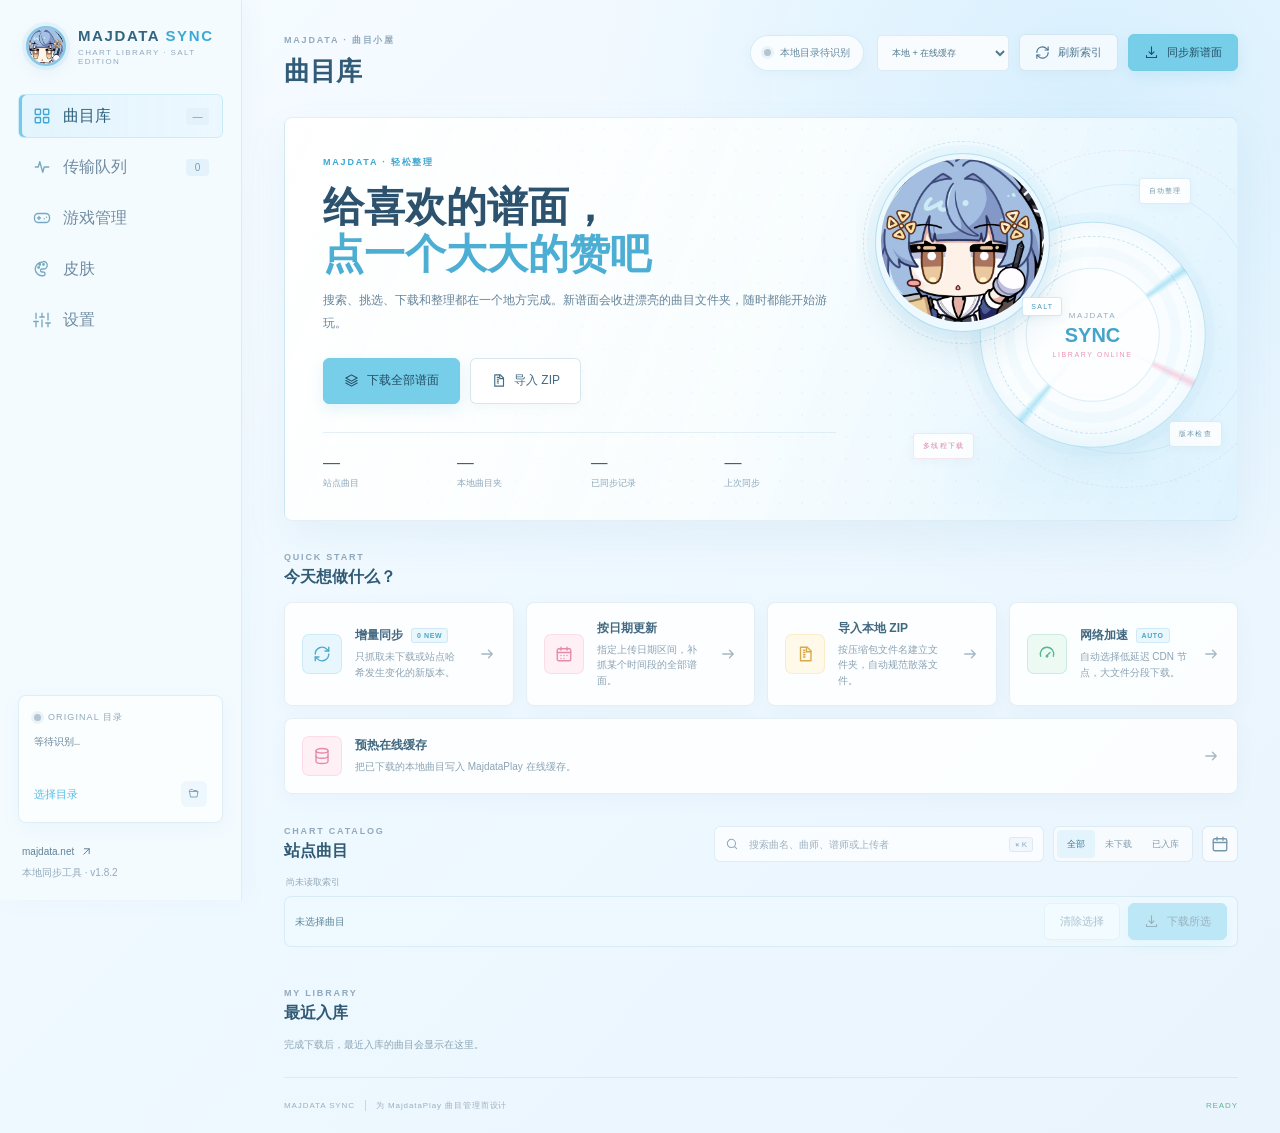
==== commit de8c7d92: "fix: lock accelerated downloads to the fastest mirror for 1.8.2" ====
--- a/Web/index.html
+++ b/Web/index.html
@@ -53,7 +53,7 @@
 
       <div class="sidebar-foot">
         <a href="#" id="siteLink" class="site-link">majdata.net <span data-icon="arrow-up-right"></span></a>
-        <span>本地同步工具 · v1.8.1</span>
+        <span>本地同步工具 · v1.8.2</span>
       </div>
     </aside>
 
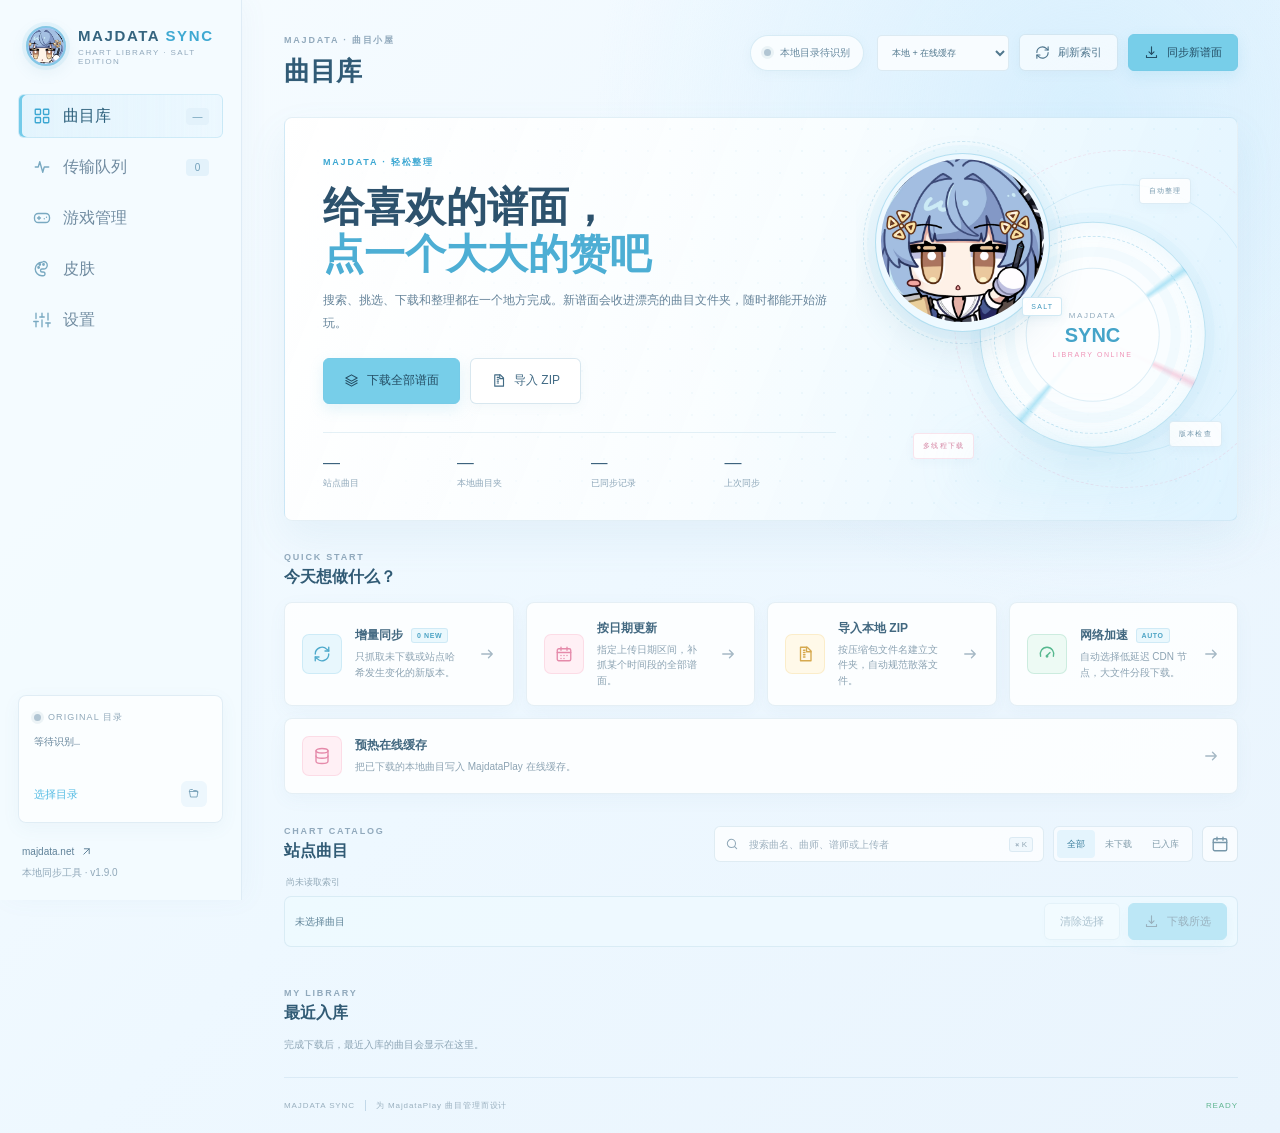
==== commit 10eed174: "docs: add illustrated manual and harden download resume for 1.9.0" ====
--- a/Web/index.html
+++ b/Web/index.html
@@ -53,7 +53,7 @@
 
       <div class="sidebar-foot">
         <a href="#" id="siteLink" class="site-link">majdata.net <span data-icon="arrow-up-right"></span></a>
-        <span>本地同步工具 · v1.8.2</span>
+        <span>本地同步工具 · v1.9.0</span>
       </div>
     </aside>
 
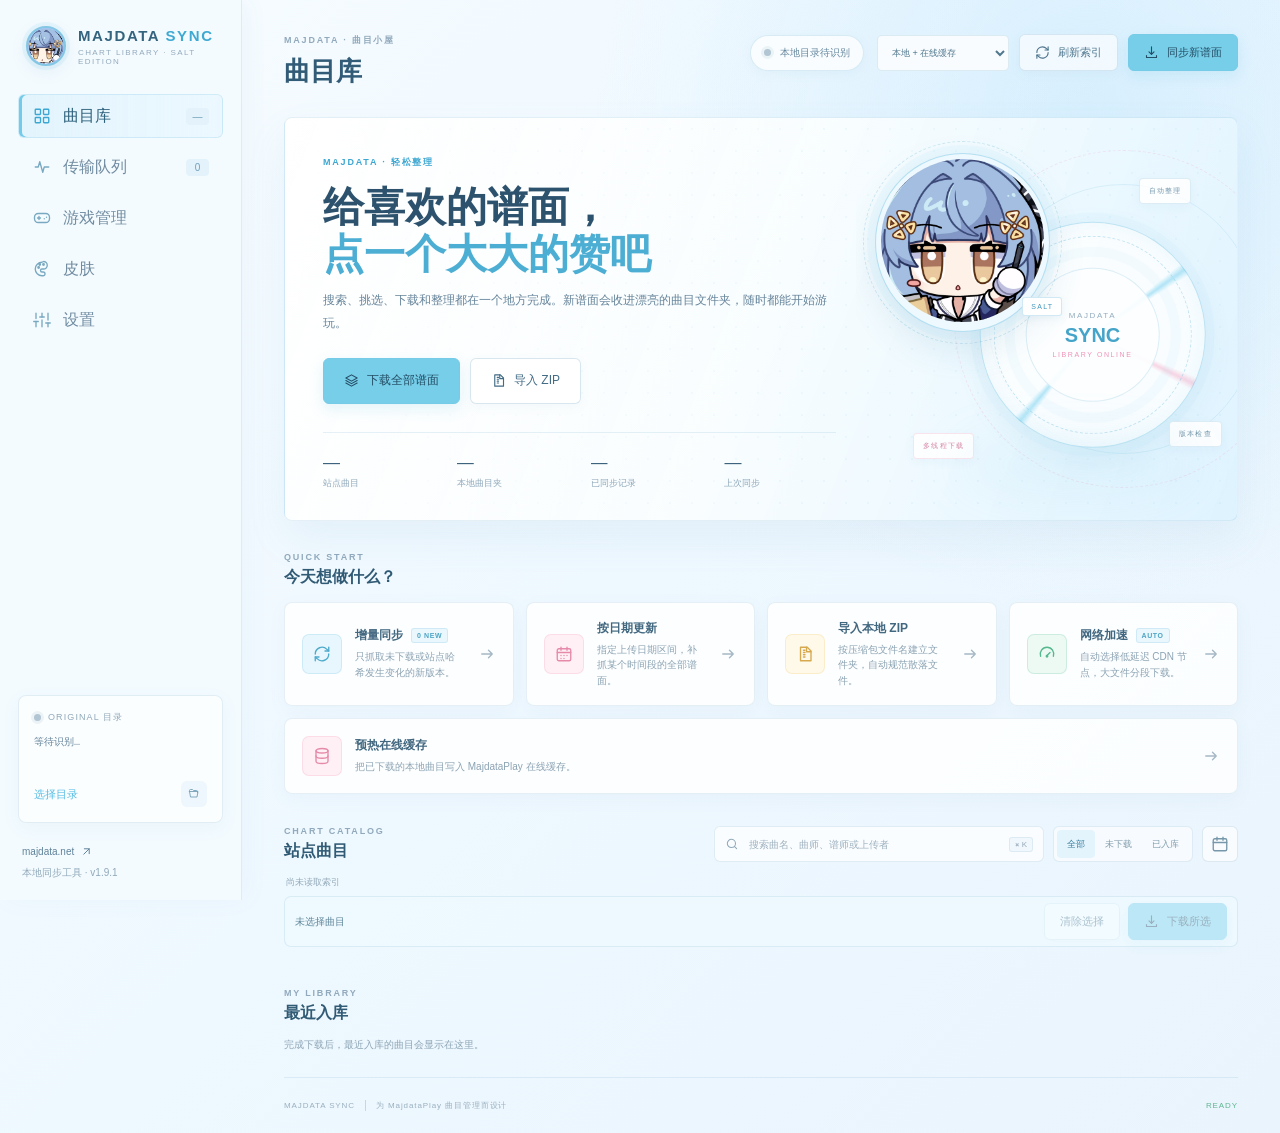
==== commit a26079f1: "fix: keep game downloads running until complete for 1.9.1" ====
--- a/Web/index.html
+++ b/Web/index.html
@@ -53,7 +53,7 @@
 
       <div class="sidebar-foot">
         <a href="#" id="siteLink" class="site-link">majdata.net <span data-icon="arrow-up-right"></span></a>
-        <span>本地同步工具 · v1.9.0</span>
+        <span>本地同步工具 · v1.9.1</span>
       </div>
     </aside>
 
@@ -309,7 +309,7 @@
             <div class="setting-row">
               <div>
                 <strong>游戏版本</strong>
-                <span id="gameChannelHint">稳定版固定从 MajdataPlay_Build 获取，由 GitHub 加速线路下载。</span>
+                <span id="gameChannelHint">稳定版固定从 MajdataPlay_Build 获取，下载会自动续传到完成。</span>
               </div>
               <select class="select-control" id="gameChannel" disabled>
                 <option value="stable">稳定版</option>
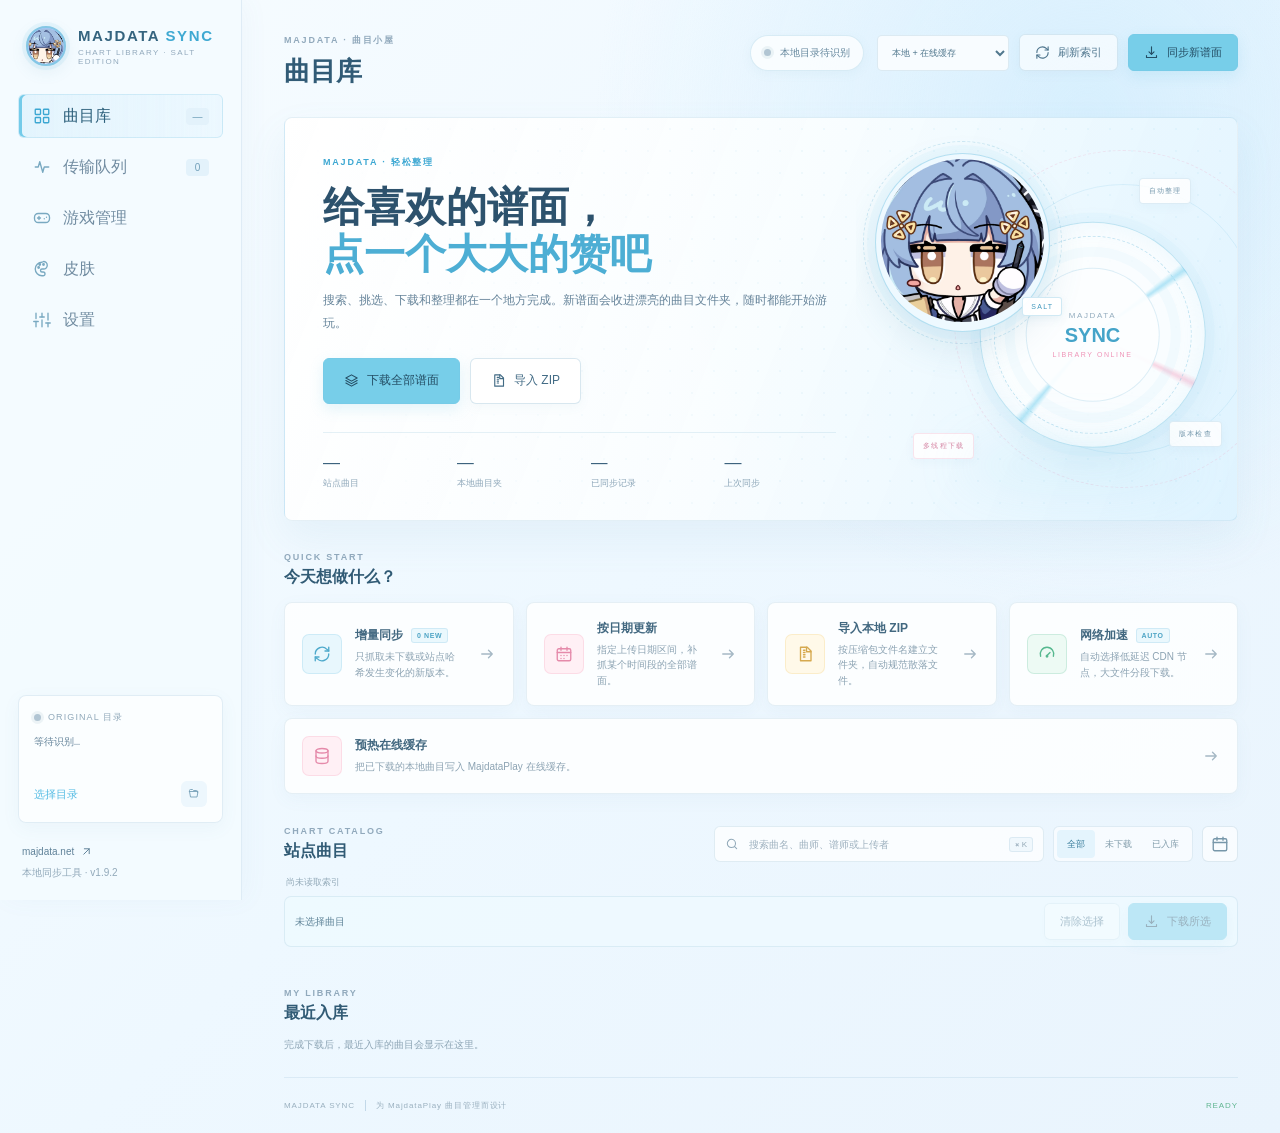
==== commit 322bc55a: "feat: add selectable game download routes with Fast default for 1.9.2" ====
--- a/Web/index.html
+++ b/Web/index.html
@@ -53,7 +53,7 @@
 
       <div class="sidebar-foot">
         <a href="#" id="siteLink" class="site-link">majdata.net <span data-icon="arrow-up-right"></span></a>
-        <span>本地同步工具 · v1.9.1</span>
+        <span>本地同步工具 · v1.9.2</span>
       </div>
     </aside>
 
@@ -314,6 +314,18 @@
               <select class="select-control" id="gameChannel" disabled>
                 <option value="stable">稳定版</option>
                 <option value="prerelease">测试版 nightly</option>
+              </select>
+            </div>
+            <div class="setting-row">
+              <div>
+                <strong>下载线路</strong>
+                <span id="gameRouteHint">默认优先 Fast；当前线路持续无进度时会自动回退。</span>
+              </div>
+              <select class="select-control" id="gameRoute">
+                <option value="fast">Fast（默认）</option>
+                <option value="proxy">Proxy</option>
+                <option value="mirror">Mirror</option>
+                <option value="auto">自动测速</option>
               </select>
             </div>
             <div class="setting-row">
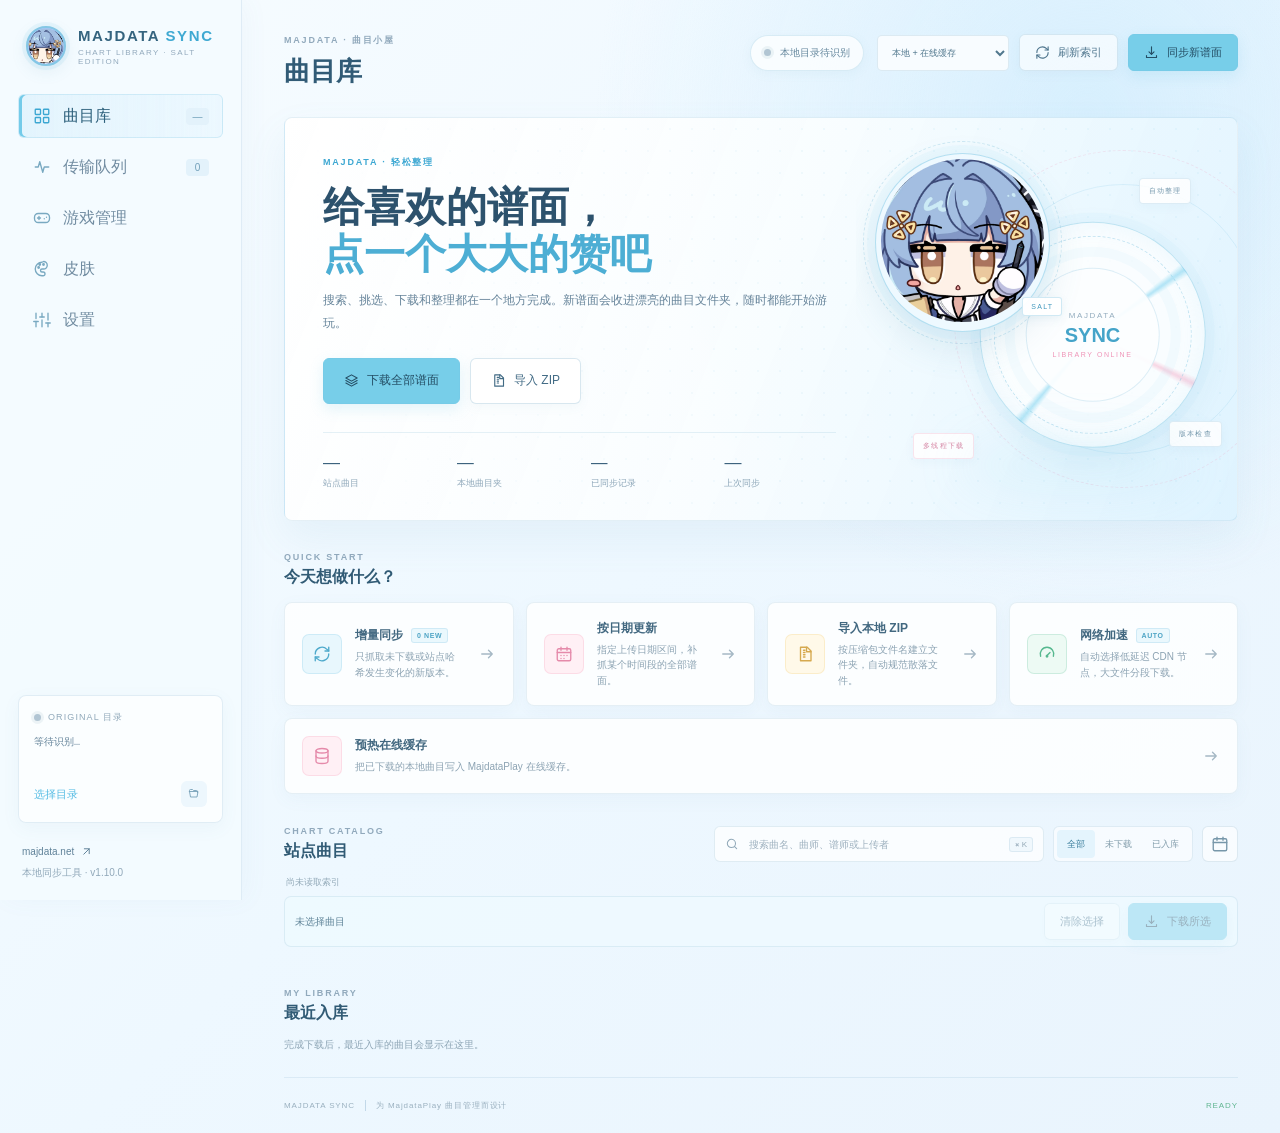
==== commit 42195e50: "feat: add per-channel game directories for 1.10.0" ====
--- a/Web/index.html
+++ b/Web/index.html
@@ -53,7 +53,7 @@
 
       <div class="sidebar-foot">
         <a href="#" id="siteLink" class="site-link">majdata.net <span data-icon="arrow-up-right"></span></a>
-        <span>本地同步工具 · v1.9.2</span>
+        <span>本地同步工具 · v1.10.0</span>
       </div>
     </aside>
 
@@ -311,7 +311,7 @@
                 <strong>游戏版本</strong>
                 <span id="gameChannelHint">稳定版固定从 MajdataPlay_Build 获取，下载会自动续传到完成。</span>
               </div>
-              <select class="select-control" id="gameChannel" disabled>
+              <select class="select-control" id="gameChannel">
                 <option value="stable">稳定版</option>
                 <option value="prerelease">测试版 nightly</option>
               </select>
@@ -350,7 +350,10 @@
                 <strong>游戏目录</strong>
                 <span id="gameFolderPath">未设置</span>
               </div>
-              <button class="button ghost" id="openGameFolder"><span data-icon="folder-open"></span> 打开目录</button>
+              <div class="inline-actions">
+                <button class="button ghost" id="openGameFolderStable"><span data-icon="folder-open"></span> 稳定版目录</button>
+                <button class="button ghost" id="openGameFolderPrerelease"><span data-icon="folder-open"></span> 测试版目录</button>
+              </div>
             </div>
           </div>
           <div class="settings-card">
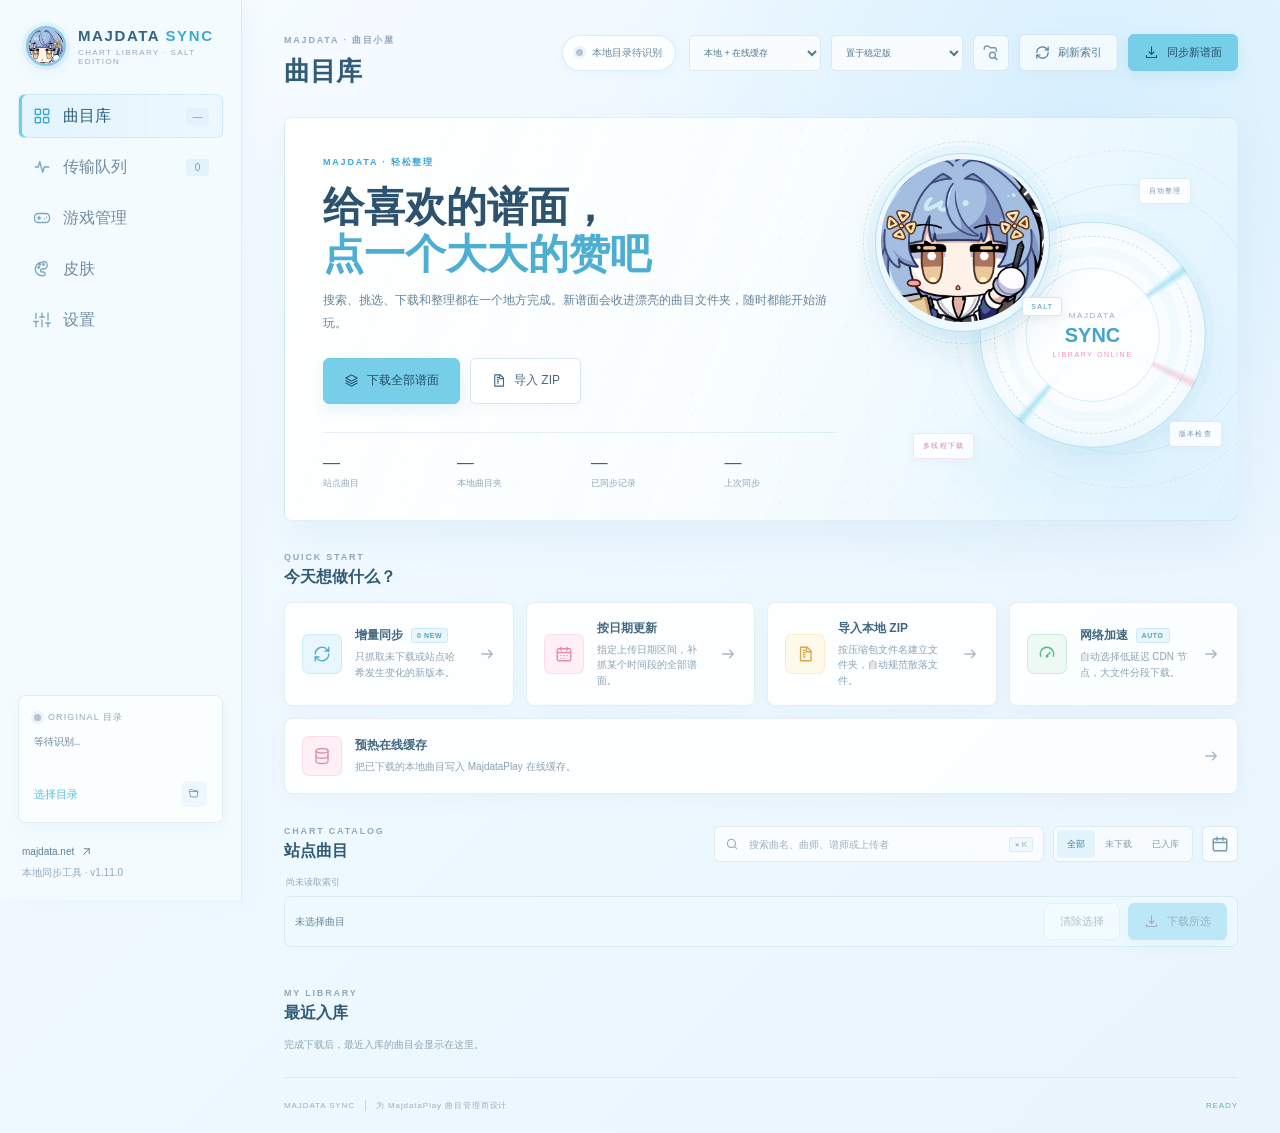
==== commit c3e7ce2e: "feat: add per-version and coexistence chart targets for 1.11.0" ====
--- a/Web/index.html
+++ b/Web/index.html
@@ -53,7 +53,7 @@
 
       <div class="sidebar-foot">
         <a href="#" id="siteLink" class="site-link">majdata.net <span data-icon="arrow-up-right"></span></a>
-        <span>本地同步工具 · v1.10.0</span>
+        <span>本地同步工具 · v1.11.0</span>
       </div>
     </aside>
 
@@ -73,6 +73,12 @@
             <option value="cache">仅在线缓存</option>
             <option value="local">仅本地曲目库</option>
           </select>
+          <select id="chartTarget" class="select-control compact" title="曲目下载到哪个游戏版本">
+            <option value="stable">置于稳定版</option>
+            <option value="prerelease">置于测试版</option>
+            <option value="both">共存（两版）</option>
+          </select>
+          <button class="icon-button" id="chooseChartFolder" title="设置曲目目标目录" aria-label="设置曲目目标目录"><span data-icon="folder-search-2"></span></button>
           <button class="button ghost" id="refreshIndex">
             <span data-icon="refresh-cw"></span> 刷新索引
           </button>
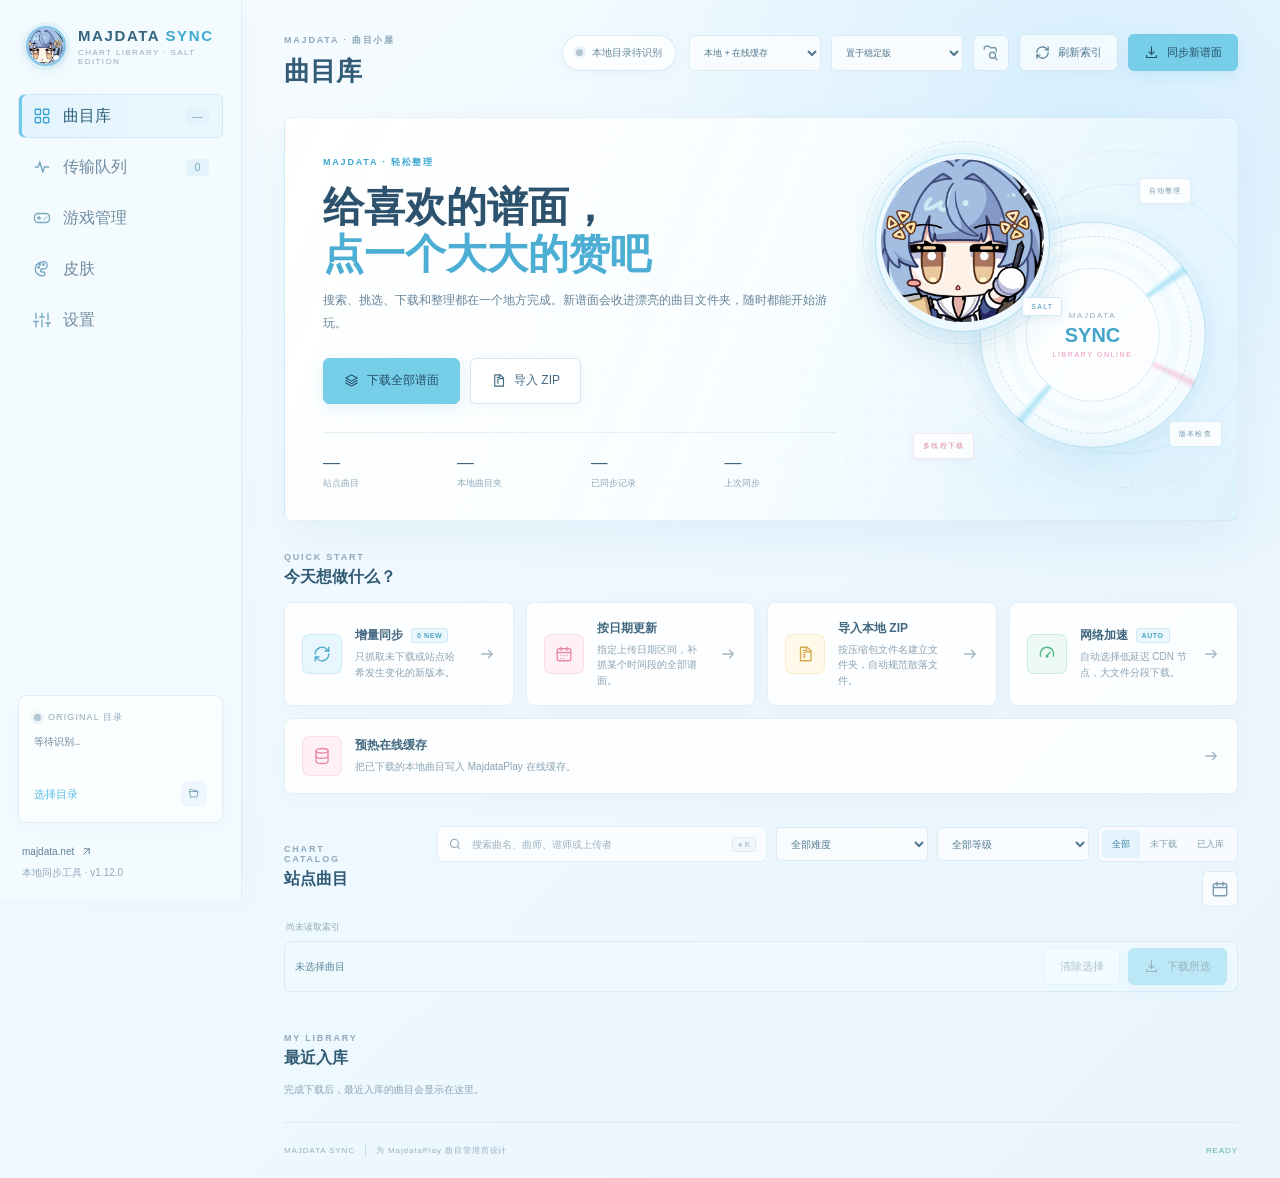
==== commit 390985dd: "feat: release Majdata Sync 1.12.0 with CNB file sync and illustrated manual" ====
--- a/Web/index.html
+++ b/Web/index.html
@@ -53,7 +53,7 @@
 
       <div class="sidebar-foot">
         <a href="#" id="siteLink" class="site-link">majdata.net <span data-icon="arrow-up-right"></span></a>
-        <span>本地同步工具 · v1.11.0</span>
+        <span>本地同步工具 · v1.12.0</span>
       </div>
     </aside>
 
@@ -188,6 +188,18 @@
               <input id="searchInput" type="search" placeholder="搜索曲名、曲师、谱师或上传者">
               <kbd>⌘ K</kbd>
             </label>
+            <select class="select-control difficulty-filter" id="difficultyFilter" title="按难度分类筛选" aria-label="按难度分类筛选">
+              <option value="all">全部难度</option>
+              <option value="bas">BASIC</option>
+              <option value="adv">ADVANCED</option>
+              <option value="exp">EXPERT</option>
+              <option value="mst">MASTER</option>
+              <option value="remaster">RE:MASTER</option>
+              <option value="other">其他难度</option>
+            </select>
+            <select class="select-control difficulty-filter level-filter" id="levelFilter" title="按数字等级筛选" aria-label="按数字等级筛选">
+              <option value="all">全部等级</option>
+            </select>
             <div class="segmented" id="statusFilter">
               <button class="active" data-filter="all">全部</button>
               <button data-filter="new">未下载</button>
@@ -315,7 +327,7 @@
             <div class="setting-row">
               <div>
                 <strong>游戏版本</strong>
-                <span id="gameChannelHint">稳定版固定从 MajdataPlay_Build 获取，下载会自动续传到完成。</span>
+                <span id="gameChannelHint">稳定版使用 MajdataHub 同款 CNB 逐文件并发下载；测试版使用 Fast 整包加速。</span>
               </div>
               <select class="select-control" id="gameChannel">
                 <option value="stable">稳定版</option>
@@ -325,10 +337,11 @@
             <div class="setting-row">
               <div>
                 <strong>下载线路</strong>
-                <span id="gameRouteHint">默认优先 Fast；当前线路持续无进度时会自动回退。</span>
+                <span id="gameRouteHint">稳定版固定 CNB，每文件独立续传；测试版 Fast 默认 ghfast.top，波动不换镜像。</span>
               </div>
               <select class="select-control" id="gameRoute">
                 <option value="fast">Fast（默认）</option>
+                <option value="cnb">CNB（MajdataHub 同款）</option>
                 <option value="proxy">Proxy</option>
                 <option value="mirror">Mirror</option>
                 <option value="auto">自动测速</option>
--- a/Web/styles.css
+++ b/Web/styles.css
@@ -872,7 +872,10 @@
 .catalog-tools {
   display: flex;
   align-items: center;
+  justify-content: flex-end;
+  flex-wrap: wrap;
   gap: 9px;
+  min-width: 0;
 }
 
 .search-box {
@@ -906,6 +909,26 @@
 
 .search-box input::placeholder {
   color: var(--dim);
+}
+
+.difficulty-filter {
+  width: 132px;
+  min-width: 120px;
+  max-width: 132px;
+  height: 36px;
+  padding-right: 24px;
+  font-size: 9px;
+}
+
+.level-filter {
+  width: 104px;
+  min-width: 96px;
+  max-width: 104px;
+}
+
+.difficulty-filter:disabled {
+  opacity: 0.58;
+  cursor: not-allowed;
 }
 
 kbd {
@@ -2940,6 +2963,8 @@
   .catalog-head { align-items: flex-start; flex-direction: column; }
   .catalog-tools { width: 100%; }
   .search-box { flex: 1; width: auto; }
+  .difficulty-filter { flex: 0 1 140px; }
+  .level-filter { flex: 0 1 108px; }
 }
 
 @media (max-width: 920px) {
@@ -3007,6 +3032,8 @@
   .workflow-grid { grid-template-columns: 1fr; }
   .catalog-tools { align-items: stretch; flex-wrap: wrap; }
   .search-box { width: 100%; flex-basis: 100%; }
+  .difficulty-filter { flex: 1 1 130px; width: auto; }
+  .level-filter { flex: 1 1 104px; width: auto; }
   .segmented { flex: 1; }
   .chart-grid { grid-template-columns: 1fr; }
   .recent-row { grid-template-columns: 1fr; }
